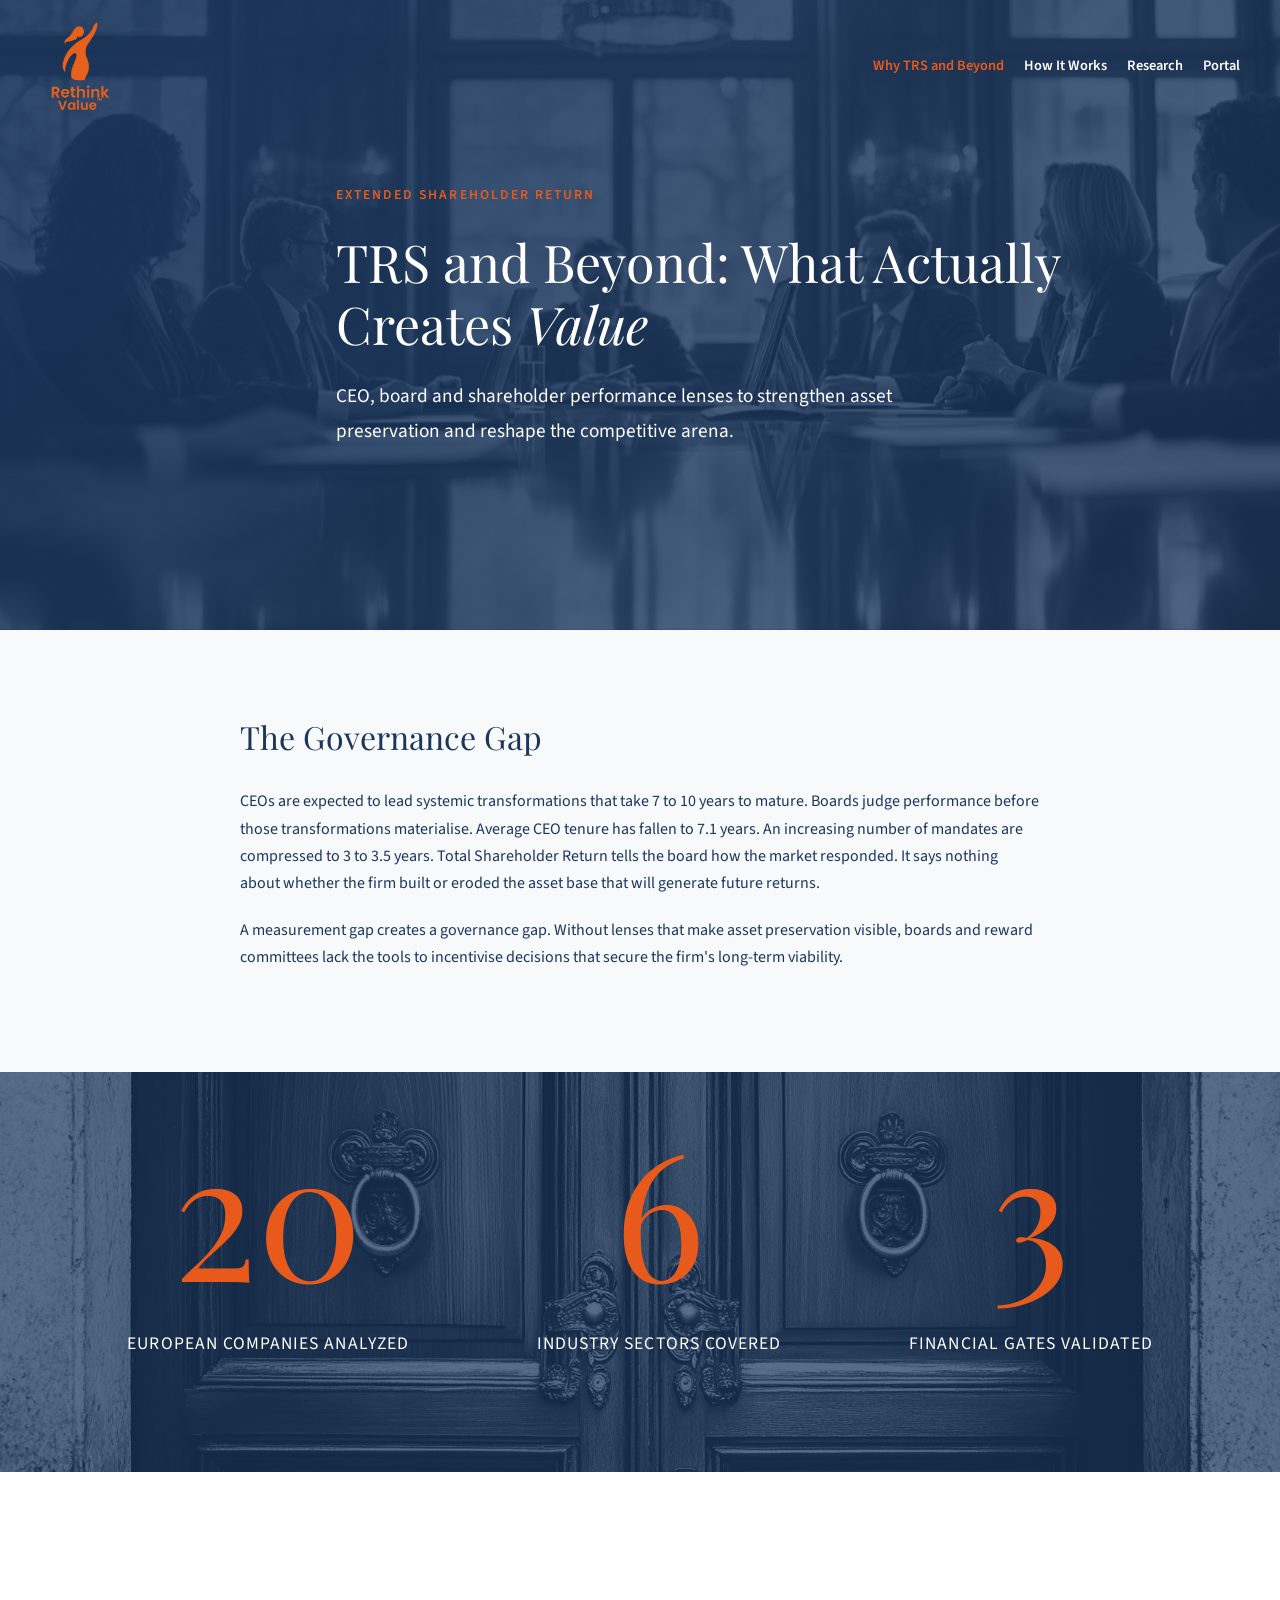
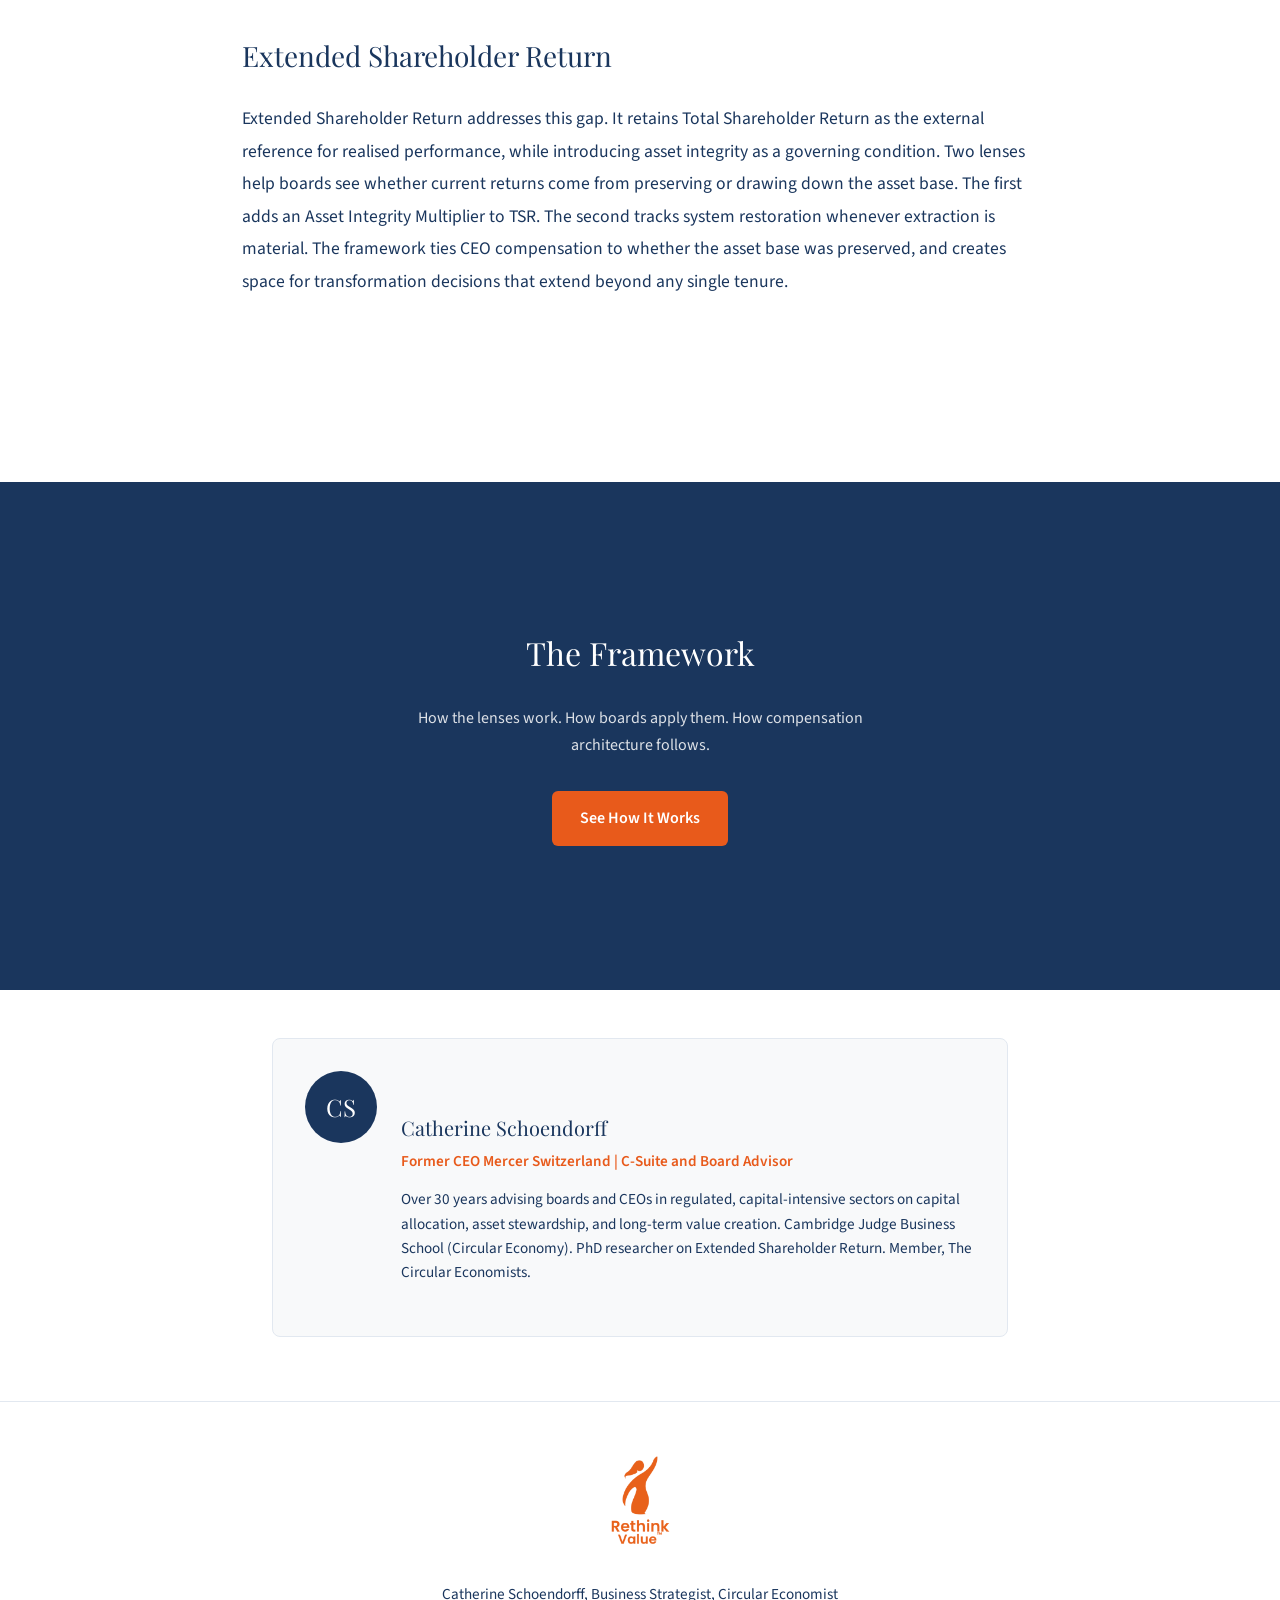
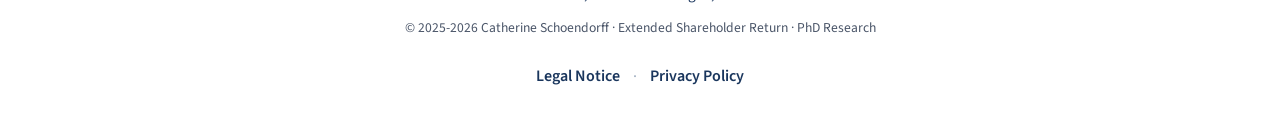
==== index.html @ c71177dd "Add files via upload" ====
<!DOCTYPE html>
<html lang="en">
<head>
    <meta charset="UTF-8">
    <meta name="viewport" content="width=device-width, initial-scale=1.0">
    <title>Rethink Value™ | Extended Shareholder Return for CEOs and Boards</title>
    <meta name="description" content="Extended Shareholder Return metrics that tie CEO compensation to long-term asset preservation. Built for boards measuring real competitive advantage.">
    <meta name="author" content="Catherine Schoendorff">
    
    <!-- SEO: Open Graph for LinkedIn/social sharing -->
    <meta property="og:title" content="Rethink Value™ | Extended Shareholder Return for CEOs and Boards">
    <meta property="og:description" content="Extended Shareholder Return metrics that tie CEO compensation to long-term asset preservation.">
    <meta property="og:type" content="website">
    <meta property="og:url" content="https://catherineschoendorff.github.io/tr2s-formulas-website/">
    <meta property="og:image" content="https://catherineschoendorff.github.io/tr2s-formulas-website/images/u7742118559_Corporate_board_meeting_in_a_classic_Zurich_board_72cc7290-ce93-4769-8830-04294963a5be_2.png">
    
    <!-- SEO: Twitter Card -->
    <meta name="twitter:card" content="summary_large_image">
    <meta name="twitter:title" content="Rethink Value™ | Extended Shareholder Return for CEOs and Boards">
    <meta name="twitter:description" content="Extended Shareholder Return metrics that tie CEO compensation to long-term asset preservation.">
    
    <!-- SEO: Canonical URL -->
    <link rel="canonical" href="https://catherineschoendorff.github.io/tr2s-formulas-website/">
    
    <!-- SEO: Schema.org JSON-LD for E-E-A-T -->
    <script type="application/ld+json">
    {
        "@context": "https://schema.org",
        "@type": "WebSite",
        "name": "Rethink Value™",
        "description": "Extended Shareholder Return framework for CEOs and boards measuring long-term asset preservation and competitive advantage.",
        "url": "https://catherineschoendorff.github.io/tr2s-formulas-website/",
        "author": {
            "@type": "Person",
            "name": "Catherine Schoendorff",
            "jobTitle": "C-Suite and Board Advisor, Capital Stewardship",
            "description": "Former CEO of Mercer Switzerland. Over 30 years advising boards and CEOs in regulated, capital-intensive sectors on capital allocation, asset stewardship, and long-term value creation. PhD researcher on Extended Shareholder Return.",
            "sameAs": "https://www.linkedin.com/in/ceo-strategic-advisor",
            "alumniOf": [
                {
                    "@type": "EducationalOrganization",
                    "name": "Cambridge Judge Business School",
                    "department": "Circular Economy and Sustainability Strategies"
                },
                {
                    "@type": "EducationalOrganization",
                    "name": "POBS Fernstudium",
                    "department": "Doctoral Research Program, Business Administration"
                }
            ],
            "memberOf": {
                "@type": "Organization",
                "name": "The Circular Economists"
            },
            "knowsAbout": ["Capital Stewardship", "Board-Level Strategy", "Strategic Governance", "Asset Stewardship", "Regulated Environments", "CEO Compensation", "Circular Economy"]
        }
    }
    </script>
    
    <!-- Fonts -->
    <link rel="preconnect" href="https://fonts.googleapis.com">
    <link rel="preconnect" href="https://fonts.gstatic.com" crossorigin>
    <link href="https://fonts.googleapis.com/css2?family=Playfair+Display:ital,wght@0,400;0,500;1,400;1,500&family=Source+Sans+3:wght@400;600&display=swap" rel="stylesheet">
    
    <style>
        :root {
            --navy: #1a365d;
            --orange: #E85A1B;
            --white: #ffffff;
            --bg-light: #f8f9fa;
            --border: #e2e8f0;
            --text: #1a365d;
            --text-light: #4a5568;
        }

        * {
            margin: 0;
            padding: 0;
            box-sizing: border-box;
        }

        html {
            scroll-behavior: smooth;
        }

        body {
            font-family: 'Source Sans 3', sans-serif;
            color: var(--text);
            line-height: 1.7;
            background: var(--white);
        }

        /* Navigation */
        nav {
            position: fixed;
            top: 0;
            left: 0;
            right: 0;
            z-index: 100;
            padding: 1rem 2rem;
            background: transparent;
            transition: background 0.3s ease, box-shadow 0.3s ease;
        }

        nav.scrolled {
            background: var(--white);
            box-shadow: 0 2px 10px rgba(0,0,0,0.1);
        }

        .nav-inner {
            max-width: 1200px;
            margin: 0 auto;
            display: flex;
            justify-content: space-between;
            align-items: center;
        }

        .logo {
            display: flex;
            align-items: center;
            gap: 0.75rem;
            text-decoration: none;
        }

        .logo-icon {
            width: 80px;
            height: auto;
        }

        .nav-links {
            display: flex;
            list-style: none;
            gap: 1.25rem;
        }

        .nav-links a {
            text-decoration: none;
            color: var(--white);
            font-weight: 600;
            font-size: 0.9rem;
            transition: color 0.3s ease;
            white-space: nowrap;
        }

        nav.scrolled .nav-links a {
            color: var(--navy);
        }

        .nav-links a:hover,
        .nav-links a.active {
            color: var(--orange);
        }

        /* Hamburger Menu */
        .nav-toggle {
            display: none;
            flex-direction: column;
            justify-content: center;
            gap: 5px;
            width: 30px;
            height: 30px;
            background: none;
            border: none;
            cursor: pointer;
            padding: 0;
        }

        .nav-toggle span {
            display: block;
            width: 100%;
            height: 2px;
            background: var(--white);
            transition: all 0.3s ease;
        }

        nav.scrolled .nav-toggle span {
            background: var(--navy);
        }

        /* Hero */
        .hero {
            position: relative;
            min-height: 70vh;
            display: flex;
            align-items: center;
            justify-content: center;
            overflow: hidden;
            padding: 100px 0 60px;
        }

        .hero-bg {
            position: absolute;
            top: 0;
            left: 0;
            width: 100%;
            height: 100%;
            z-index: 0;
            background: #2d3748;
            overflow: hidden;
        }

        @-webkit-keyframes slowZoom {
            0%   { -webkit-transform: scale(1.0); transform: scale(1.0); }
            100% { -webkit-transform: scale(1.3); transform: scale(1.3); }
        }

        @keyframes slowZoom {
            0%   { transform: scale(1.0); }
            100% { transform: scale(1.3); }
        }

        .hero-bg img {
            width: 100%;
            height: 100%;
            object-fit: cover;
            object-position: center center;
            filter: grayscale(100%);
            -webkit-filter: grayscale(100%);
            transform-origin: center center;
            -webkit-animation: slowZoom 20s ease-in-out infinite alternate;
            animation: slowZoom 20s ease-in-out infinite alternate;
            will-change: transform;
        }

        .hero-overlay {
            position: absolute;
            top: 0;
            left: 0;
            width: 100%;
            height: 100%;
            background: linear-gradient(135deg, rgba(26,54,93,0.92) 0%, rgba(26,54,93,0.75) 100%);
            z-index: 1;
        }

        .hero-content {
            position: relative;
            z-index: 2;
            max-width: 800px;
            margin: 0;
            margin-left: 10%;
            padding: 2rem;
            text-align: left;
            color: var(--white);
        }

        @-webkit-keyframes fadeInUp {
            0% { 
                opacity: 0; 
                -webkit-transform: translateY(30px);
                transform: translateY(30px); 
            }
            100% { 
                opacity: 1; 
                -webkit-transform: translateY(0);
                transform: translateY(0); 
            }
        }

        @keyframes fadeInUp {
            0% { 
                opacity: 0; 
                transform: translateY(30px); 
            }
            100% { 
                opacity: 1; 
                transform: translateY(0); 
            }
        }

        .hero-label {
            display: inline-block;
            font-size: 0.85rem;
            font-weight: 600;
            letter-spacing: 0.15em;
            text-transform: uppercase;
            color: var(--orange);
            margin-bottom: 1.5rem;
            opacity: 0;
            -webkit-animation: fadeInUp 1s ease forwards;
            animation: fadeInUp 1s ease forwards;
            animation-delay: 0.3s;
        }

        .hero h1 {
            font-family: 'Playfair Display', serif;
            font-size: 3.25rem;
            font-weight: 400;
            line-height: 1.2;
            margin-bottom: 1.5rem;
            opacity: 0;
            -webkit-animation: fadeInUp 1s ease forwards;
            animation: fadeInUp 1s ease forwards;
            animation-delay: 0.6s;
        }

        .hero h1 em {
            font-style: italic;
        }

        .hero-intro {
            font-size: 1.2rem;
            line-height: 1.8;
            color: #ffffff;
            max-width: 600px;
            margin: 0 0 2.5rem 0;
            opacity: 0;
            -webkit-animation: fadeInUp 1s ease forwards;
            animation: fadeInUp 1s ease forwards;
            animation-delay: 0.9s;
        }

        .hero-cta {
            display: flex;
            gap: 1rem;
            justify-content: center;
            flex-wrap: wrap;
        }

        .btn {
            display: inline-flex;
            align-items: center;
            gap: 0.5rem;
            padding: 0.875rem 1.75rem;
            font-family: 'Source Sans 3', sans-serif;
            font-size: 1rem;
            font-weight: 600;
            text-decoration: none;
            border-radius: 6px;
            transition: all 0.2s ease;
        }

        .btn-primary {
            background: var(--orange);
            color: var(--white);
        }

        .btn-primary:hover {
            background: #d14f15;
            transform: translateY(-2px);
        }

        .btn-secondary {
            background: transparent;
            color: var(--white);
            border: 2px solid var(--white);
        }

        .btn-secondary:hover {
            background: var(--white);
            color: var(--navy);
        }

        /* Sections */
        section {
            padding: 5rem 2rem;
        }

        .section-inner {
            max-width: 800px;
            margin: 0 auto;
        }

        .section-alt {
            background: var(--bg-light);
        }

        h2 {
            font-family: 'Playfair Display', serif;
            font-size: 2rem;
            font-weight: 400;
            color: var(--navy);
            margin-bottom: 1.5rem;
        }

        h3 {
            font-family: 'Playfair Display', serif;
            font-size: 1.5rem;
            font-weight: 400;
            color: var(--navy);
            margin: 2.5rem 0 1rem;
        }

        p {
            margin-bottom: 1.25rem;
            color: var(--text);
        }

        p strong {
            color: var(--navy);
        }

        /* Framework Cards */
        .framework-grid {
            display: grid;
            grid-template-columns: repeat(3, 1fr);
            gap: 1.5rem;
            margin: 3rem 0;
        }

        .framework-card {
            background: var(--navy);
            color: var(--white);
            padding: 2rem;
            border-radius: 8px;
            text-align: center;
        }

        .framework-card .label {
            font-size: 0.75rem;
            text-transform: uppercase;
            letter-spacing: 0.1em;
            opacity: 0.7;
            margin-bottom: 0.5rem;
        }

        .framework-card h3 {
            font-family: 'Playfair Display', serif;
            font-size: 2.5rem;
            color: var(--white);
            margin: 0.5rem 0;
        }

        .framework-card .highlight {
            color: var(--orange);
            font-weight: 600;
            font-size: 0.95rem;
            margin-bottom: 1rem;
        }

        .framework-card p {
            color: rgba(255,255,255,0.85);
            font-size: 0.95rem;
            margin-bottom: 0;
        }

        /* Highlight Box */
        .highlight-box {
            background: linear-gradient(135deg, rgba(26,54,93,0.08) 0%, rgba(232,90,27,0.08) 100%);
            border-left: 4px solid var(--orange);
            border-radius: 0 8px 8px 0;
            padding: 1.5rem 2rem;
            margin: 2rem 0;
        }

        .highlight-box p {
            margin-bottom: 0;
            font-weight: 600;
            font-size: 1.1rem;
            color: var(--navy);
            font-family: 'Playfair Display', serif;
            font-style: italic;
        }

        /* Figures */
        .figure {
            margin: 3rem 0;
            text-align: center;
        }

        .figure img {
            max-width: 100%;
            height: auto;
            border-radius: 8px;
            box-shadow: 0 4px 20px rgba(0,0,0,0.1);
        }

        .figure-caption {
            margin-top: 1rem;
            font-size: 0.9rem;
            color: var(--text-light);
            font-style: italic;
        }

        /* Image Break */
        .image-break {
            width: 100%;
            height: 400px;
            overflow: hidden;
        }

        .image-break img {
            width: 100%;
            height: 100%;
            object-fit: cover;
            filter: grayscale(100%);
        }

        .image-break-overlay {
            position: relative;
        }

        .image-break-navy-overlay {
            position: absolute;
            top: 0;
            left: 0;
            width: 100%;
            height: 100%;
            background: rgba(26, 54, 93, 0.72);
            pointer-events: none;
        }

        /* Stats on Doors Overlay */
        .doors-stats {
            position: absolute;
            top: 0;
            left: 0;
            right: 0;
            bottom: 18%;
            display: flex;
            align-items: center;
            justify-content: center;
            gap: 8rem;
            z-index: 3;
        }
        .doors-stat {
            text-align: center;
        }
        .doors-stat-number {
            font-family: 'Playfair Display', serif;
            font-size: clamp(5rem, 15vw, 11rem);
            color: #E85A1B;
            line-height: 1.1;
            display: block;
        }
        .doors-stat-label {
            font-family: 'Source Sans 3', sans-serif;
            font-size: clamp(0.85rem, 1.4vw, 1.1rem);
            color: #ffffff;
            margin-top: 1.4rem;
            letter-spacing: 0.06em;
            text-transform: uppercase;
            display: block;
        }

        /* Stats */
        .stats-grid {
            display: grid;
            grid-template-columns: repeat(3, 1fr);
            gap: 2rem;
            text-align: center;
            padding: 3rem 0;
        }

        .stat-number {
            font-family: 'Playfair Display', serif;
            font-size: 3.5rem;
            color: var(--orange);
            line-height: 1;
            margin-bottom: 0.5rem;
        }

        .stat-label {
            font-size: 0.95rem;
            color: var(--text-light);
        }

        /* CTA Section */
        .cta-section {
            background: var(--navy);
            color: var(--white);
            text-align: center;
        }

        .cta-section h2 {
            color: var(--white);
        }

        .cta-section p {
            color: rgba(255,255,255,0.85);
            max-width: 500px;
            margin: 0 auto 2rem;
        }

        /* Footer */
        footer {
            background: var(--white);
            border-top: 1px solid var(--border);
            padding: 3rem 2rem;
            text-align: center;
        }

        .footer-legal {
            margin-bottom: 1.5rem;
            font-size: 1rem;
            color: var(--navy);
        }

        .footer-legal a {
            color: var(--navy);
            text-decoration: none;
            font-weight: 600;
            transition: color 0.2s;
        }

        .footer-legal a:hover {
            color: var(--orange);
        }

        .footer-legal span {
            margin: 0 0.6rem;
            color: #a0aec0;
        }

        .footer-logo {
            display: flex;
            flex-direction: column;
            align-items: center;
            gap: 0.25rem;
            margin-bottom: 1.5rem;
        }

        .footer-logo img {
            width: 80px;
            height: auto;
            margin-bottom: 0.5rem;
        }

        .footer-author {
            font-size: 0.95rem;
            color: var(--text);
            margin-bottom: 0.5rem;
        }

        .footer-meta {
            font-size: 0.85rem;
            color: var(--text-light);
        }


        /* Mobile */
        @media (max-width: 900px) {
            nav {
                padding: 1rem 1.5rem;
            }

            .logo-icon {
                width: 60px;
            }

            .logo {
                z-index: 1001;
            }

            .nav-toggle {
                display: flex;
                z-index: 1001;
            }

            .nav-links {
                position: fixed;
                top: 0;
                right: -100%;
                width: 280px;
                height: 100vh;
                flex-direction: column;
                background: var(--navy);
                padding: 5rem 2rem 2rem;
                gap: 0;
                transition: right 0.3s ease;
                box-shadow: -5px 0 20px rgba(0,0,0,0.2);
            }

            .nav-links.open {
                right: 0;
            }

            .nav-links li {
                border-bottom: 1px solid rgba(255,255,255,0.1);
            }

            .nav-links a {
                display: block;
                padding: 1rem 0;
                color: var(--white) !important;
                font-size: 1.1rem;
            }

            .nav-links a:hover,
            .nav-links a.active {
                color: var(--orange) !important;
            }

            /* Hamburger animation when open */
            .nav-toggle.open span:nth-child(1) {
                transform: rotate(45deg) translate(5px, 5px);
            }

            .nav-toggle.open span:nth-child(2) {
                opacity: 0;
            }

            .nav-toggle.open span:nth-child(3) {
                transform: rotate(-45deg) translate(5px, -5px);
            }

            .hero h1 {
                font-size: 2.25rem;
            }

            .hero-intro {
                font-size: 1.1rem;
            }

            .framework-grid,
            .stats-grid {
                grid-template-columns: 1fr;
            }

            h2 {
                font-size: 1.75rem;
            }

            section {
                padding: 3rem 1.5rem;
            }

            /* Stats on Doors - Mobile */
            .doors-stats {
                flex-direction: column;
                gap: 2rem;
                bottom: 10%;
            }

            .doors-stat-number {
                font-size: 3.5rem;
            }

            .doors-stat-label {
                font-size: 0.75rem;
            }
        }

        /* Author Section (E-E-A-T) */
        .author-section {
            max-width: 800px;
            margin: 0 auto;
            padding: 3rem 2rem 4rem;
        }

        .author-card {
            background: #f8f9fa;
            border: 1px solid var(--border);
            border-radius: 8px;
            padding: 2rem;
            display: flex;
            gap: 1.5rem;
            align-items: flex-start;
        }

        .author-avatar {
            width: 72px;
            height: 72px;
            border-radius: 50%;
            background: var(--navy);
            display: flex;
            align-items: center;
            justify-content: center;
            flex-shrink: 0;
        }

        .author-avatar span {
            font-family: 'Playfair Display', serif;
            font-size: 1.5rem;
            color: var(--white);
        }

        .author-info h3 {
            font-family: 'Playfair Display', serif;
            font-size: 1.25rem;
            font-weight: 400;
            color: var(--navy);
            margin-bottom: 0.25rem;
        }

        .author-title {
            font-size: 0.95rem;
            color: var(--orange);
            font-weight: 600;
            margin-bottom: 0.75rem;
        }

        .author-bio {
            font-size: 0.95rem;
            line-height: 1.6;
            color: var(--navy);
        }

        @media (max-width: 600px) {
            .author-card {
                flex-direction: column;
                text-align: center;
                align-items: center;
            }
        }
    </style>
</head>
<body>
    <!-- Navigation -->
    <nav id="nav">
        <div class="nav-inner">
            <a href="index.html" class="logo">
                <img src="images/Rethink%20Value%20Logo%20Final.png" alt="Rethink Value" class="logo-icon">
            </a>
            <button class="nav-toggle" id="navToggle" aria-label="Toggle menu">
                <span></span>
                <span></span>
                <span></span>
            </button>
            <ul class="nav-links" id="navLinks">
                <li><a href="index.html" class="active">Why TRS and Beyond</a></li>
                <li><a href="formulas.html">How It Works</a></li>
                <li><a href="research.html">Research</a></li>
                <li><a href="portal.html">Portal</a></li>
            </ul>
        </div>
    </nav>

    <!-- Hero -->
    <section class="hero">
        <div class="hero-bg">
            <img src="images/u7742118559_Corporate_board_meeting_in_a_classic_Zurich_board_72cc7290-ce93-4769-8830-04294963a5be_2.png" alt="Executive boardroom">
        </div>
        <div class="hero-overlay"></div>
        <div class="hero-content">
            <span class="hero-label">EXTENDED SHAREHOLDER RETURN</span>
            <h1>TRS and Beyond: What Actually Creates <em>Value</em></h1>
            <p class="hero-intro">CEO, board and shareholder performance lenses to strengthen asset preservation and reshape the competitive arena.</p>
        </div>
    </section>

    <!-- The Problem - One focused statement -->
    <section id="introduction" class="section-alt">
        <div class="section-inner editorial-intro">

            <h2 class="editorial-heading">The Governance Gap</h2>
            <p>CEOs are expected to lead systemic transformations that take 7 to 10 years to mature. Boards judge performance before those transformations materialise. Average CEO tenure has fallen to 7.1 years. An increasing number of mandates are compressed to 3 to 3.5 years. Total Shareholder Return tells the board how the market responded. It says nothing about whether the firm built or eroded the asset base that will generate future returns.</p>
            <p>A measurement gap creates a governance gap. Without lenses that make asset preservation visible, boards and reward committees lack the tools to incentivise decisions that secure the firm's long-term viability.</p>

        </div>
    </section>


    <!-- Doors Image Break -->
    <div class="image-break image-break-overlay">
        <img src="images/u7742118559_Detail_of_grand_wooden_double_doors_with_brass_ha_5fed3058-12bf-4ce0-a2aa-5bdc9b8b6dda_2.png" alt="Grand entrance doors">
        <div class="image-break-navy-overlay"></div>
        <div class="doors-stats">
            <div class="doors-stat">
                <div class="doors-stat-number">20</div>
                <div class="doors-stat-label">European companies analyzed</div>
            </div>
            <div class="doors-stat">
                <div class="doors-stat-number">6</div>
                <div class="doors-stat-label">Industry sectors covered</div>
            </div>
            <div class="doors-stat">
                <div class="doors-stat-number">3</div>
                <div class="doors-stat-label">Financial gates validated</div>
            </div>
        </div>
    </div>


    <!-- The Direction -->
    <section class="esr-bridge-section">
        <div class="section-inner" style="max-width: 860px; padding: 5rem 2rem;">
            <h2 class="editorial-heading" style="font-size: 1.75rem; margin-bottom: 1.5rem;">Extended Shareholder Return</h2>
            <p style="font-size: 1.1rem; line-height: 1.85; color: #1a365d; margin-bottom: 1.5rem;">Extended Shareholder Return addresses this gap. It retains Total Shareholder Return as the external reference for realised performance, while introducing asset integrity as a governing condition. Two lenses help boards see whether current returns come from preserving or drawing down the asset base. The first adds an Asset Integrity Multiplier to TSR. The second tracks system restoration whenever extraction is material. The framework ties CEO compensation to whether the asset base was preserved, and creates space for transformation decisions that extend beyond any single tenure.</p>
        </div>
    </section>

    <!-- CTA -->
    <section class="cta-section">
        <div class="section-inner" style="padding: 4rem 0;">
            <h2>The Framework</h2>
            <p>How the lenses work. How boards apply them. How compensation architecture follows.</p>
            <a href="formulas.html" class="btn btn-primary">See How It Works</a>
        </div>
    </section>

    <!-- Author Section (E-E-A-T Signal) -->
    <section class="author-section">
        <div class="author-card">
            <div class="author-avatar">
                <span>CS</span>
            </div>
            <div class="author-info">
                <h3>Catherine Schoendorff</h3>
                <p class="author-title">Former CEO Mercer Switzerland | C-Suite and Board Advisor</p>
                <p class="author-bio">Over 30 years advising boards and CEOs in regulated, capital-intensive sectors on capital allocation, asset stewardship, and long-term value creation. Cambridge Judge Business School (Circular Economy). PhD researcher on Extended Shareholder Return. Member, The Circular Economists.</p>
            </div>
        </div>
    </section>

    <!-- Footer -->
    <footer>
        <div class="footer-logo">
            <img src="images/Rethink%20Value%20Logo%20Final.png" alt="Rethink Value Logo">
        </div>
        <p class="footer-author">Catherine Schoendorff, Business Strategist, Circular Economist</p>
        <p class="footer-meta">© 2025-2026 Catherine Schoendorff · Extended Shareholder Return · PhD Research</p>
        <div class="footer-legal" style="margin-top: 1.5rem; margin-bottom: 0;">
            <a href="impressum.html">Legal Notice</a>
            <span>·</span>
            <a href="datenschutz.html">Privacy Policy</a>
        </div>
    </footer>

    <script>
        // Navigation scroll effect
        const nav = document.getElementById('nav');
        window.addEventListener('scroll', () => {
            if (window.scrollY > 20) {
                nav.classList.add('scrolled');
            } else {
                nav.classList.remove('scrolled');
            }
        });

        // Mobile menu toggle
        const navToggle = document.getElementById('navToggle');
        const navLinks = document.getElementById('navLinks');

        navToggle.addEventListener('click', function() {
            navToggle.classList.toggle('open');
            navLinks.classList.toggle('open');
        });

        // Close menu when clicking a link
        navLinks.querySelectorAll('a').forEach(link => {
            link.addEventListener('click', () => {
                navToggle.classList.remove('open');
                navLinks.classList.remove('open');
            });
        });
    </script>
</body>
</html>
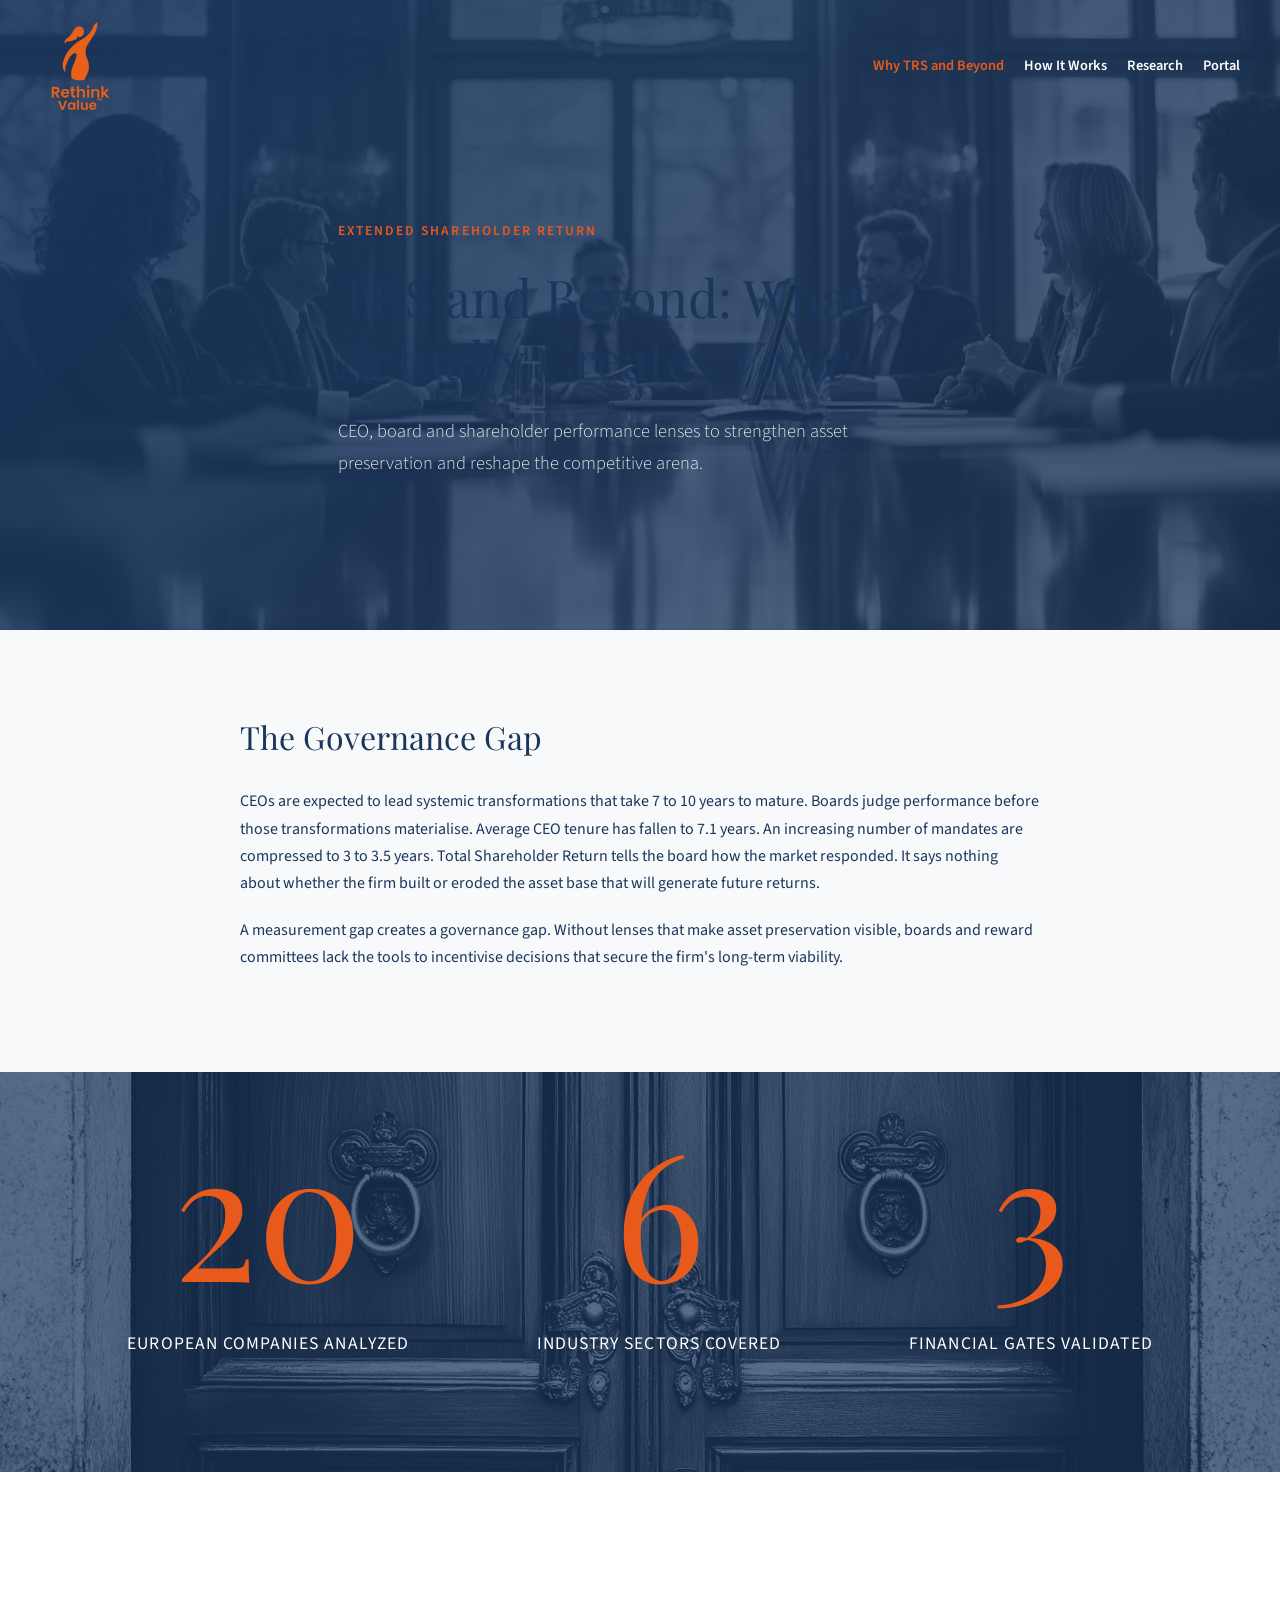
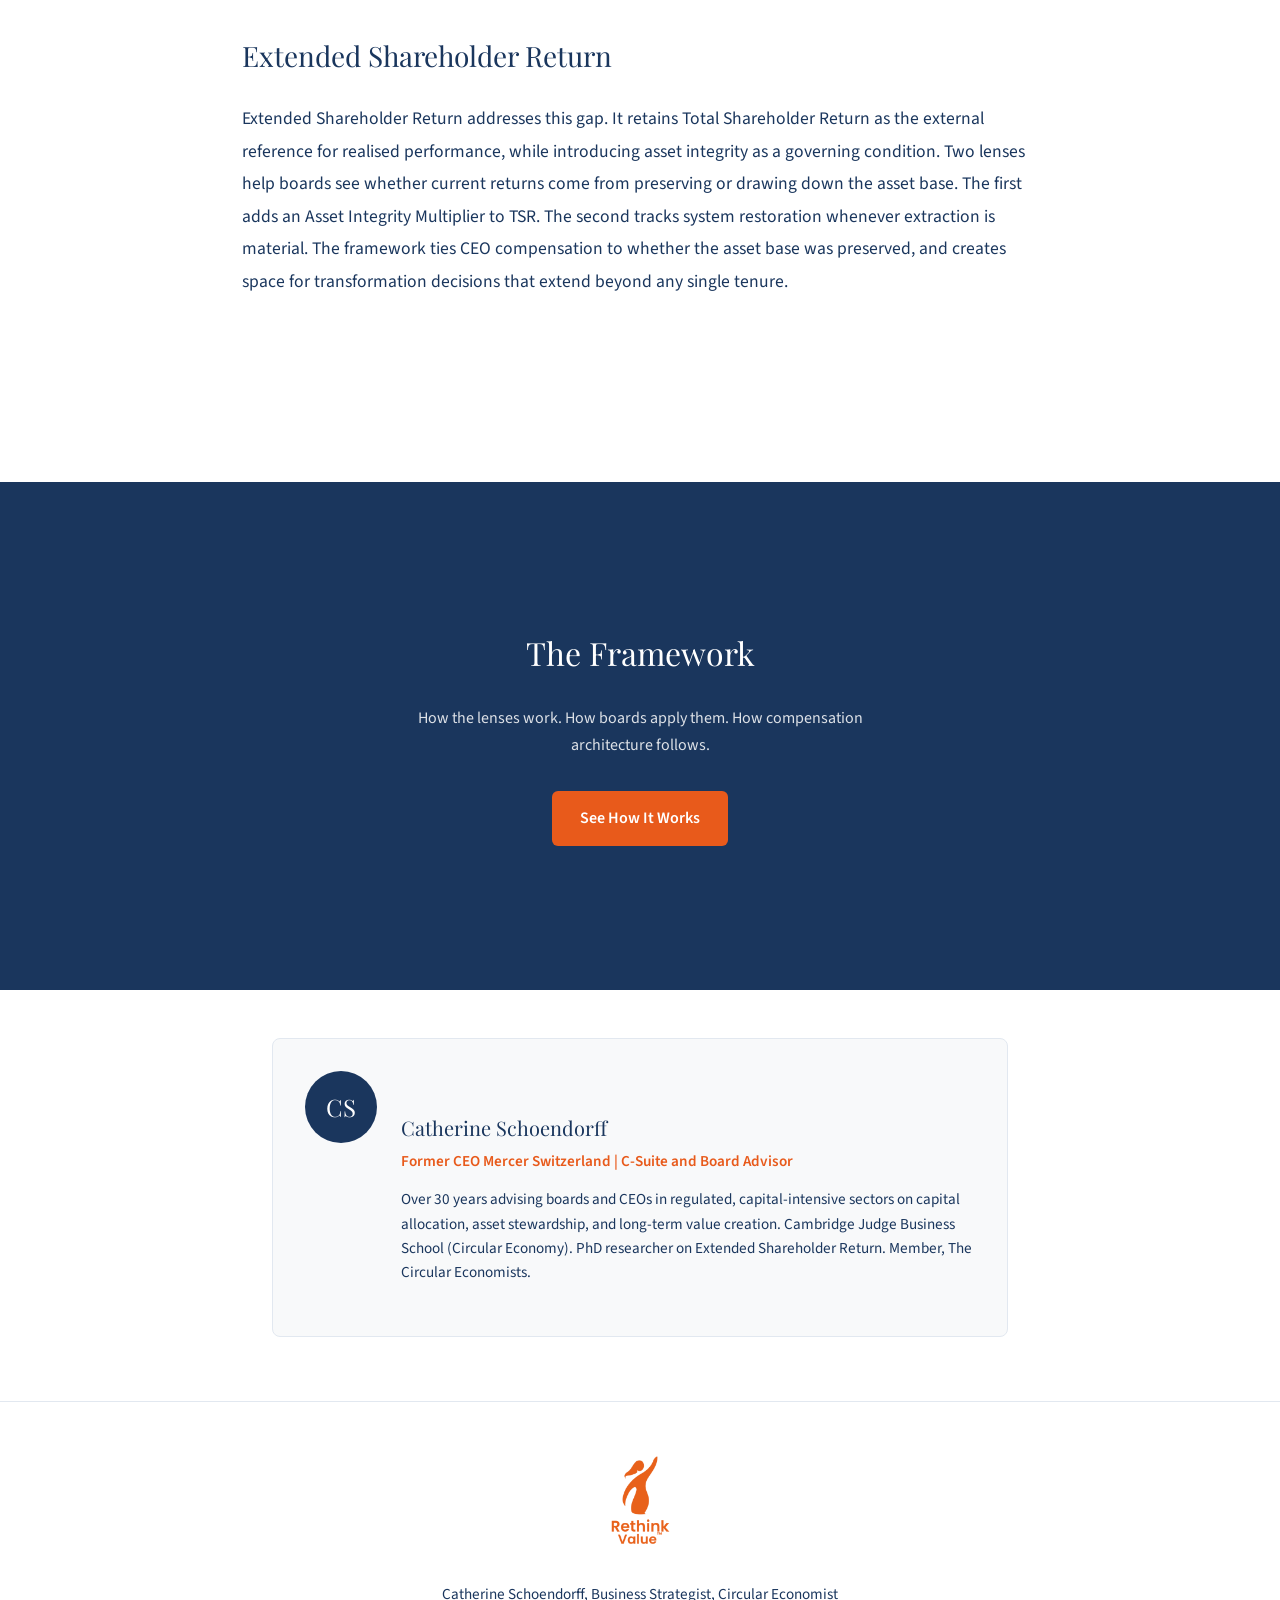
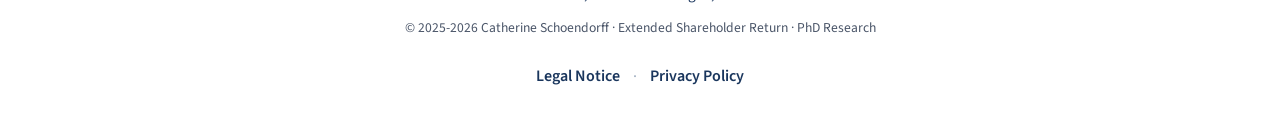
==== commit 6f6fc299: "Add files via upload" ====
--- a/index.html
+++ b/index.html
@@ -234,13 +234,13 @@
 
         .hero-content {
             position: relative;
-            z-index: 2;
-            max-width: 800px;
-            margin: 0;
-            margin-left: 10%;
-            padding: 2rem;
-            text-align: left;
-            color: var(--white);
+            z-index: 3;
+            height: 100%;
+            display: flex;
+            flex-direction: column;
+            justify-content: center;
+            max-width: 700px;
+            padding: 6rem 3rem 3rem;
         }
 
         @-webkit-keyframes fadeInUp {
@@ -298,15 +298,14 @@
         }
 
         .hero-intro {
-            font-size: 1.2rem;
-            line-height: 1.8;
-            color: #ffffff;
-            max-width: 600px;
-            margin: 0 0 2.5rem 0;
+            font-family: 'Source Sans 3', sans-serif;
+            font-size: 1.15rem;
+            font-weight: 300;
+            line-height: 1.75;
+            color: rgba(255, 255, 255, 0.85);
+            max-width: 550px;
             opacity: 0;
-            -webkit-animation: fadeInUp 1s ease forwards;
-            animation: fadeInUp 1s ease forwards;
-            animation-delay: 0.9s;
+            animation: fadeInUp 1s ease-out 1.1s forwards;
         }
 
         .hero-cta {
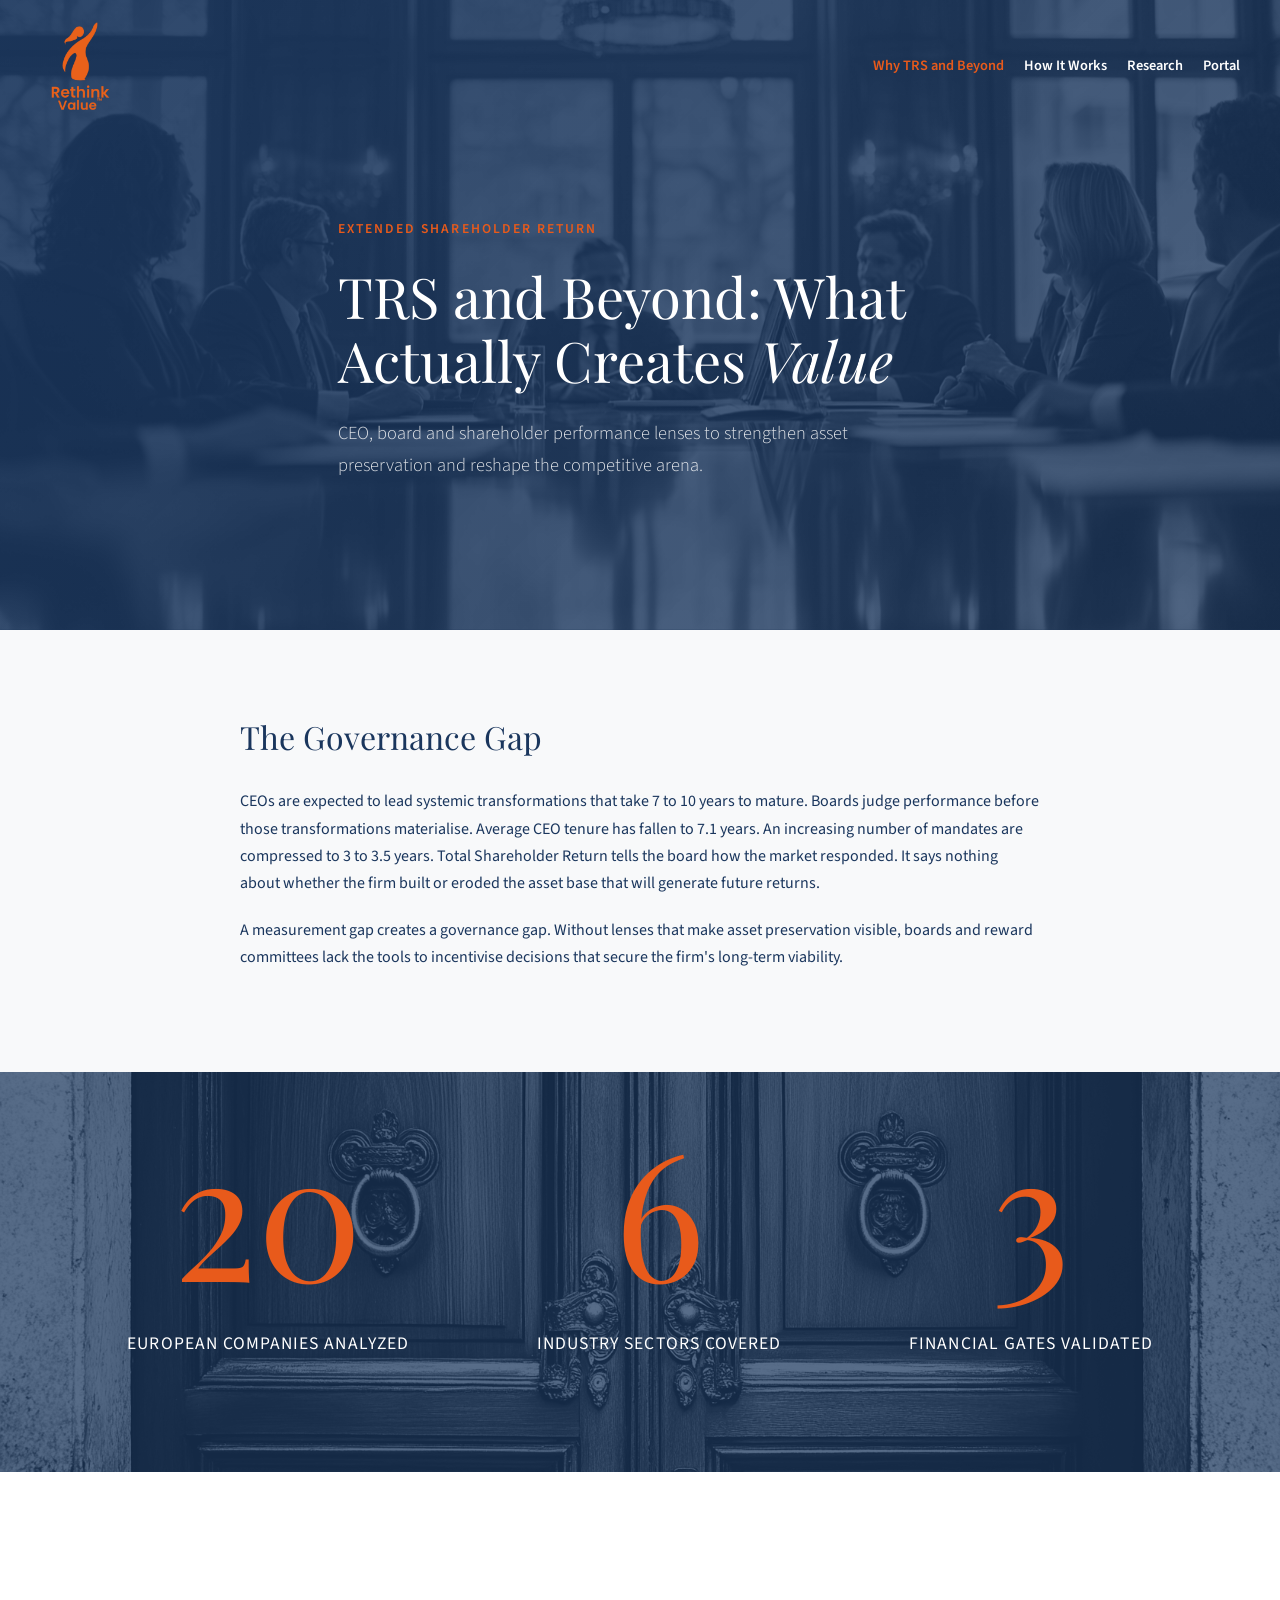
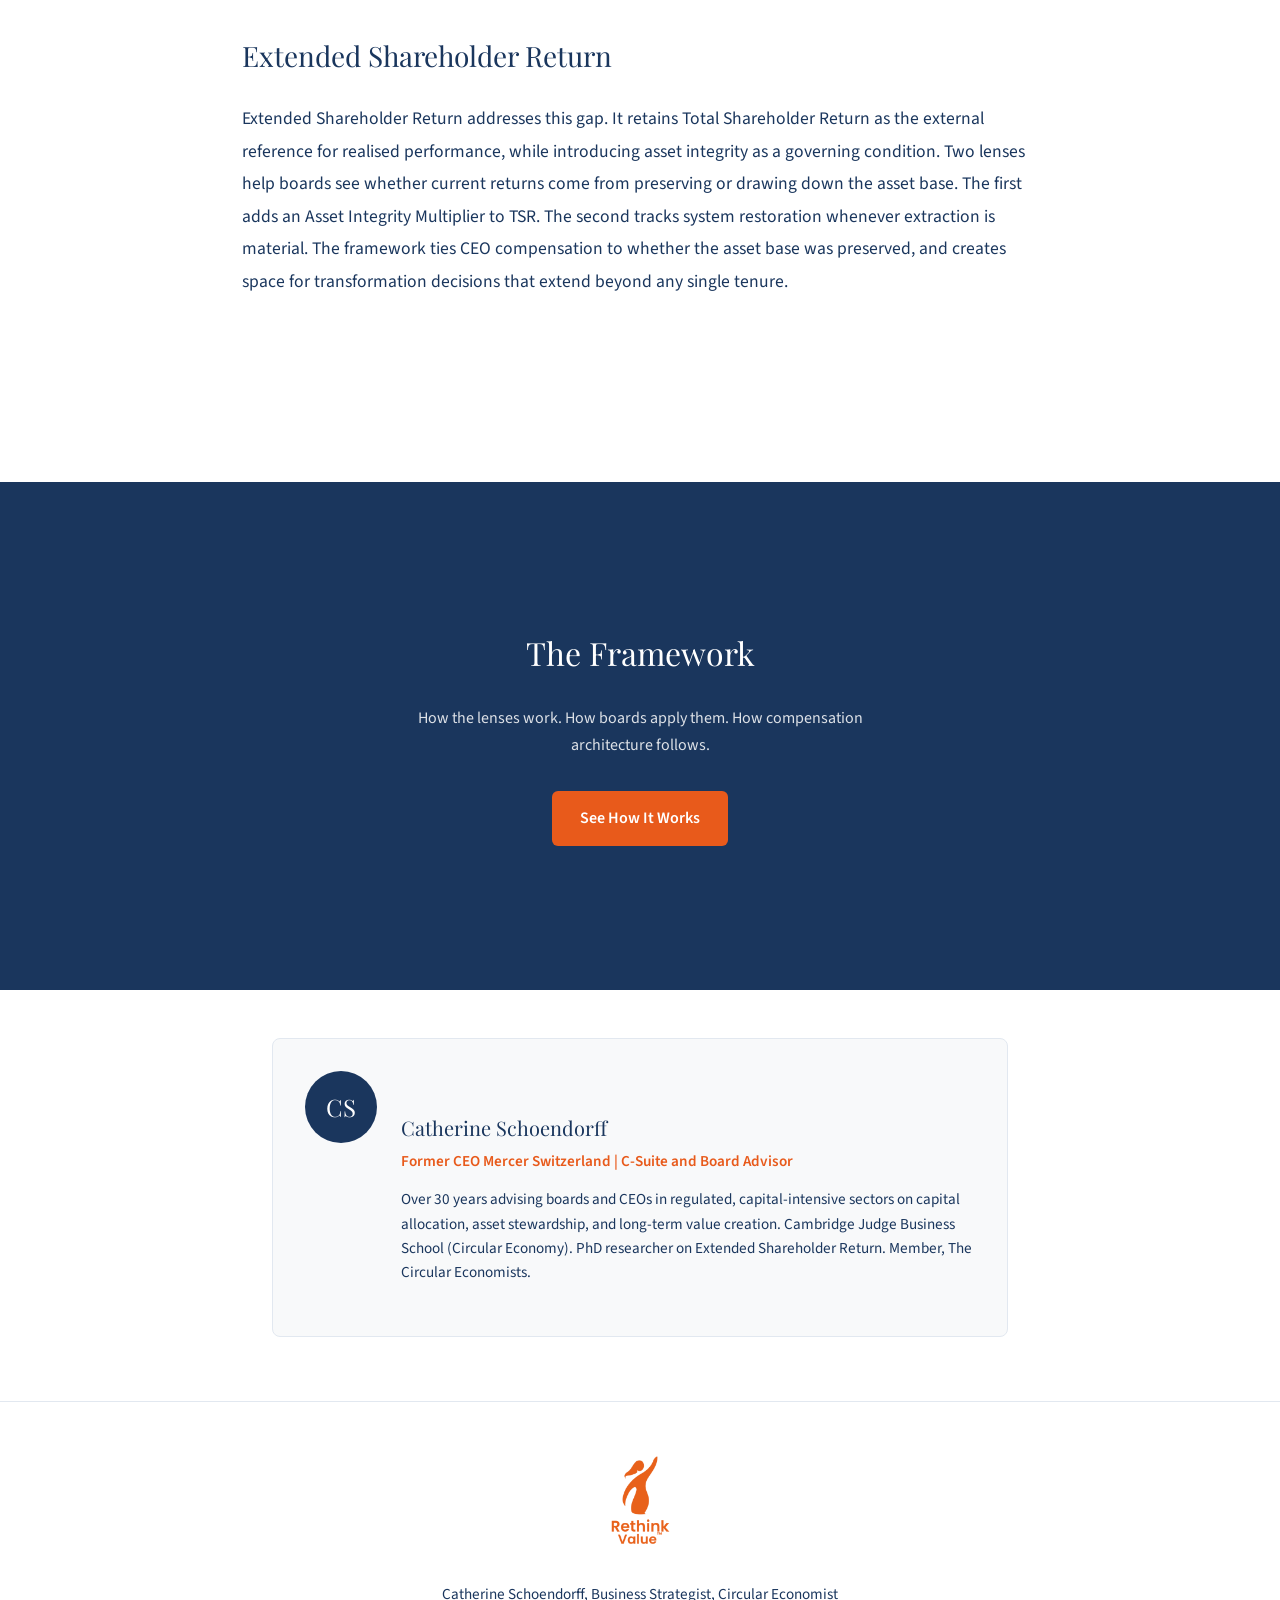
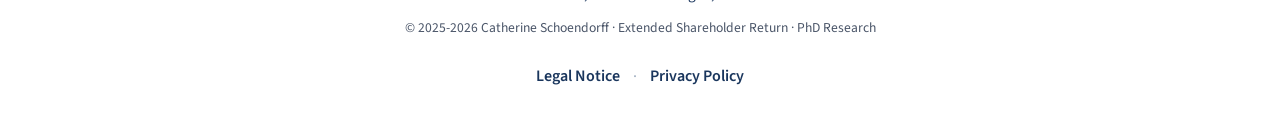
==== commit c030b847: "Add files via upload" ====
--- a/index.html
+++ b/index.html
@@ -283,14 +283,13 @@
 
         .hero h1 {
             font-family: 'Playfair Display', serif;
-            font-size: 3.25rem;
+            font-size: clamp(2.5rem, 5vw, 3.5rem);
             font-weight: 400;
-            line-height: 1.2;
+            line-height: 1.15;
+            color: #ffffff;
             margin-bottom: 1.5rem;
             opacity: 0;
-            -webkit-animation: fadeInUp 1s ease forwards;
-            animation: fadeInUp 1s ease forwards;
-            animation-delay: 0.6s;
+            animation: fadeInUp 1s ease-out 0.8s forwards;
         }
 
         .hero h1 em {
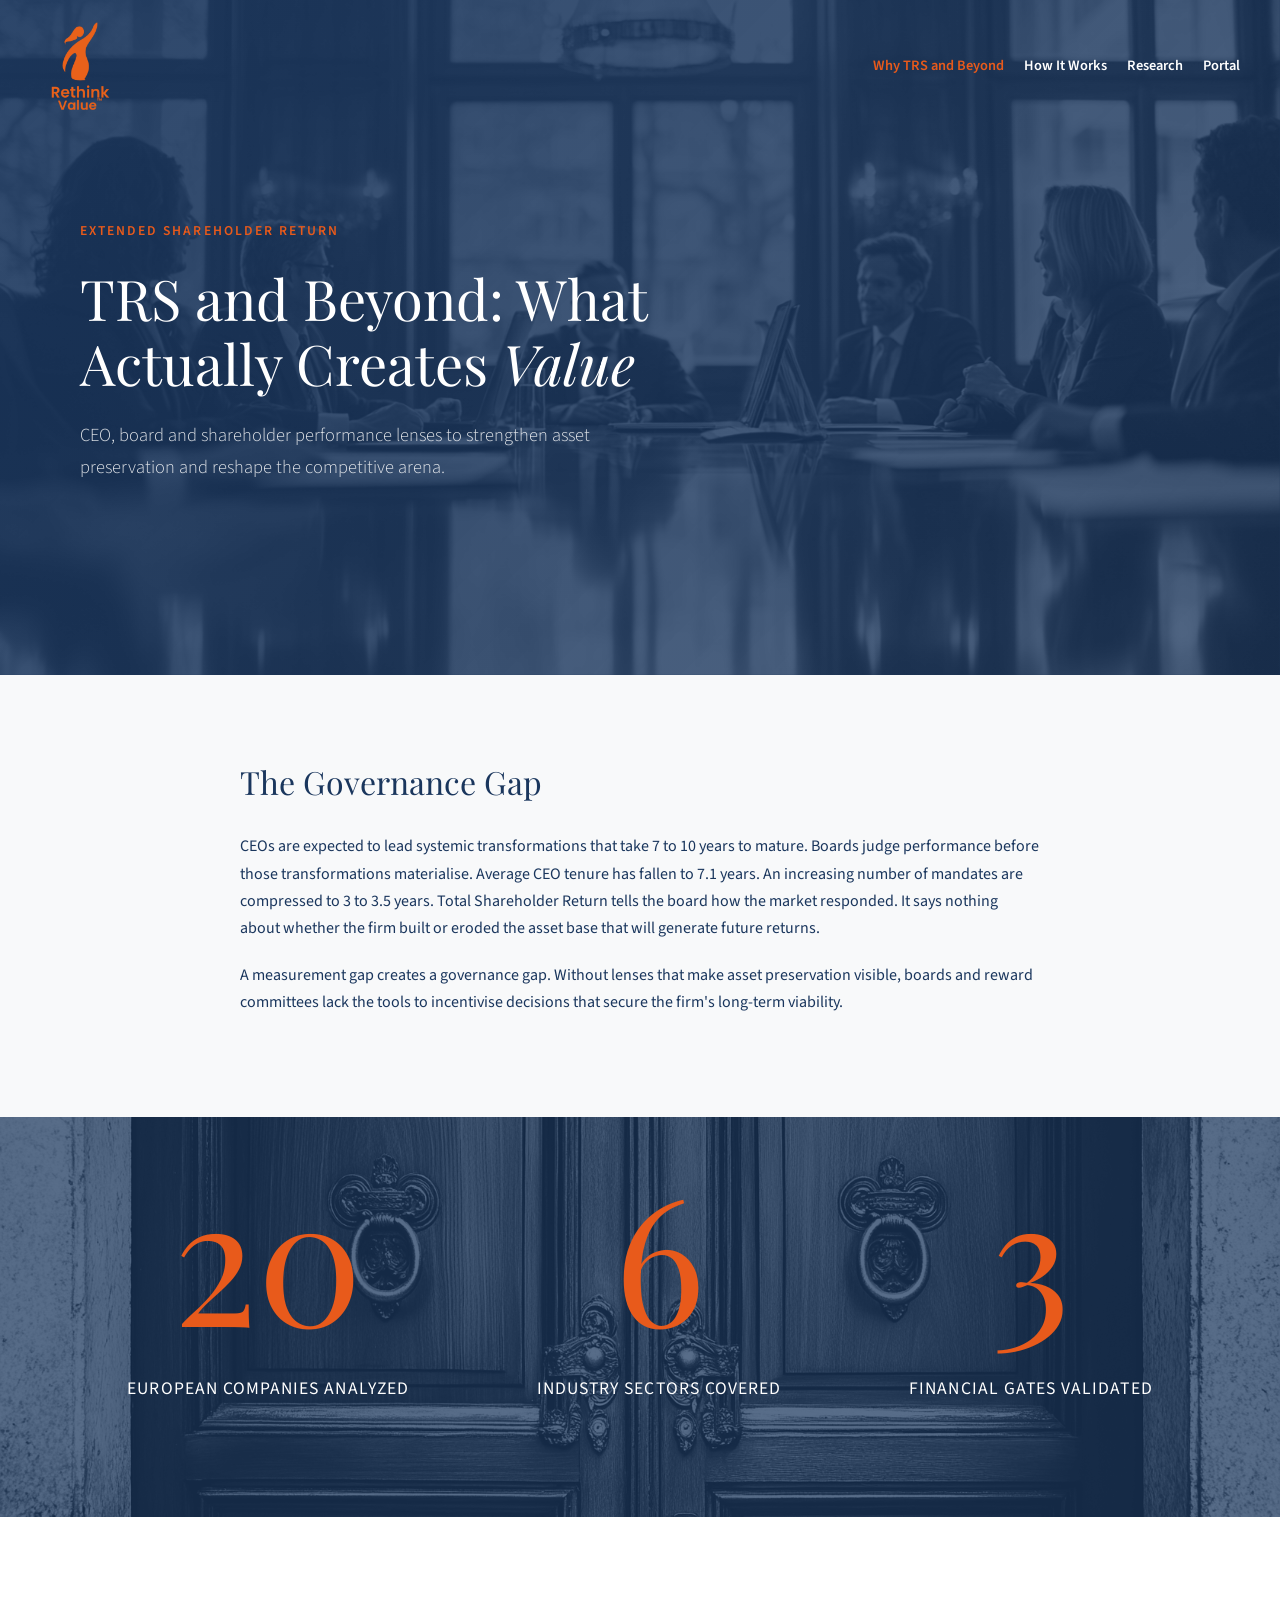
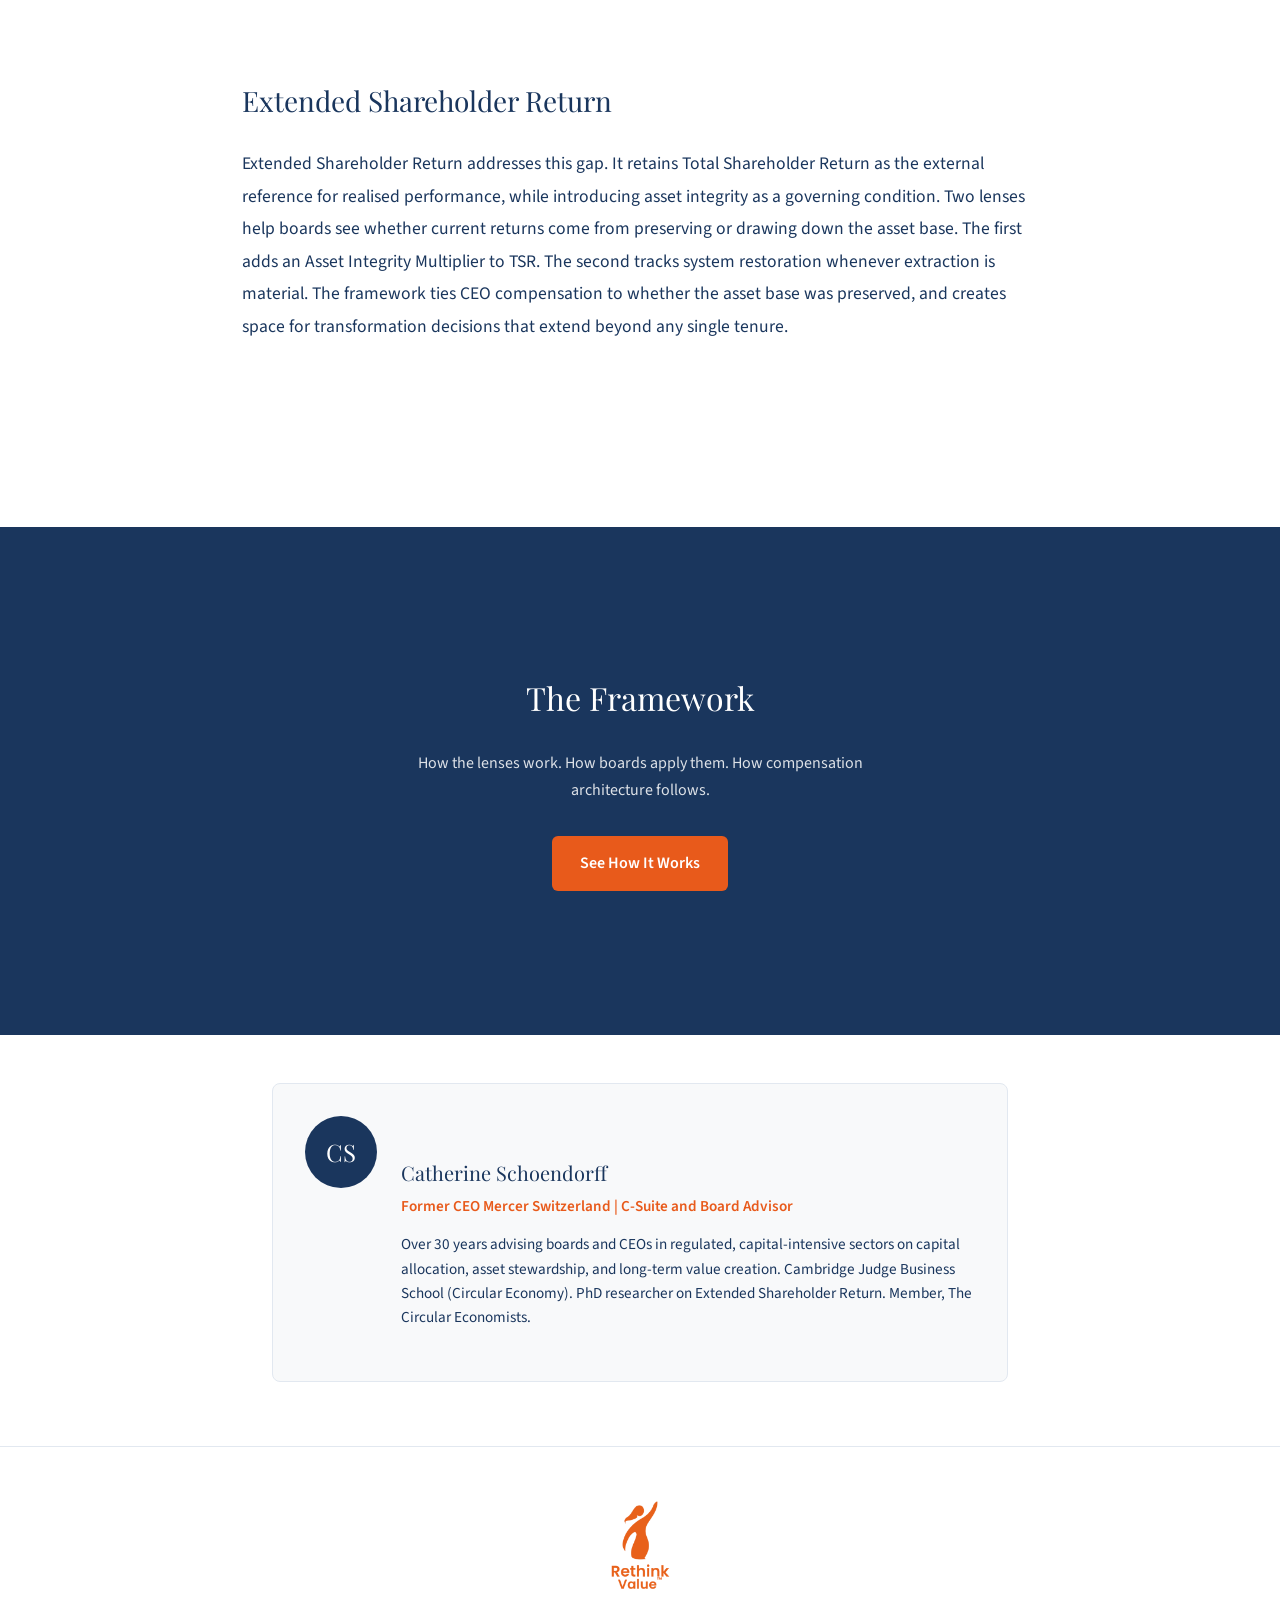
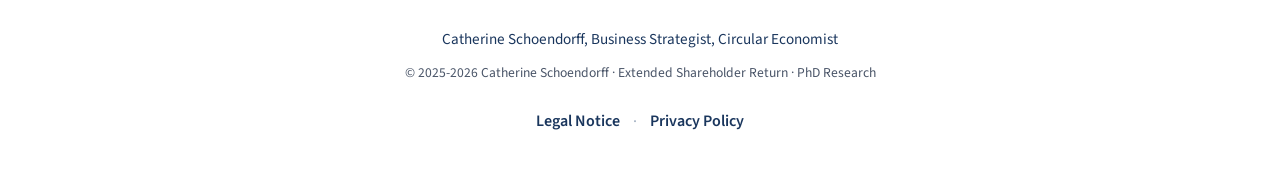
==== commit 09bade24: "Add files via upload" ====
--- a/index.html
+++ b/index.html
@@ -180,12 +180,10 @@
         /* Hero */
         .hero {
             position: relative;
-            min-height: 70vh;
-            display: flex;
-            align-items: center;
-            justify-content: center;
+            width: 100%;
+            height: 75vh;
+            min-height: 500px;
             overflow: hidden;
-            padding: 100px 0 60px;
         }
 
         .hero-bg {
@@ -241,6 +239,13 @@
             justify-content: center;
             max-width: 700px;
             padding: 6rem 3rem 3rem;
+        }
+
+        @media (max-width: 900px) {
+            .hero-content {
+                justify-content: flex-start;
+                padding-top: 140px;
+            }
         }
 
         @-webkit-keyframes fadeInUp {
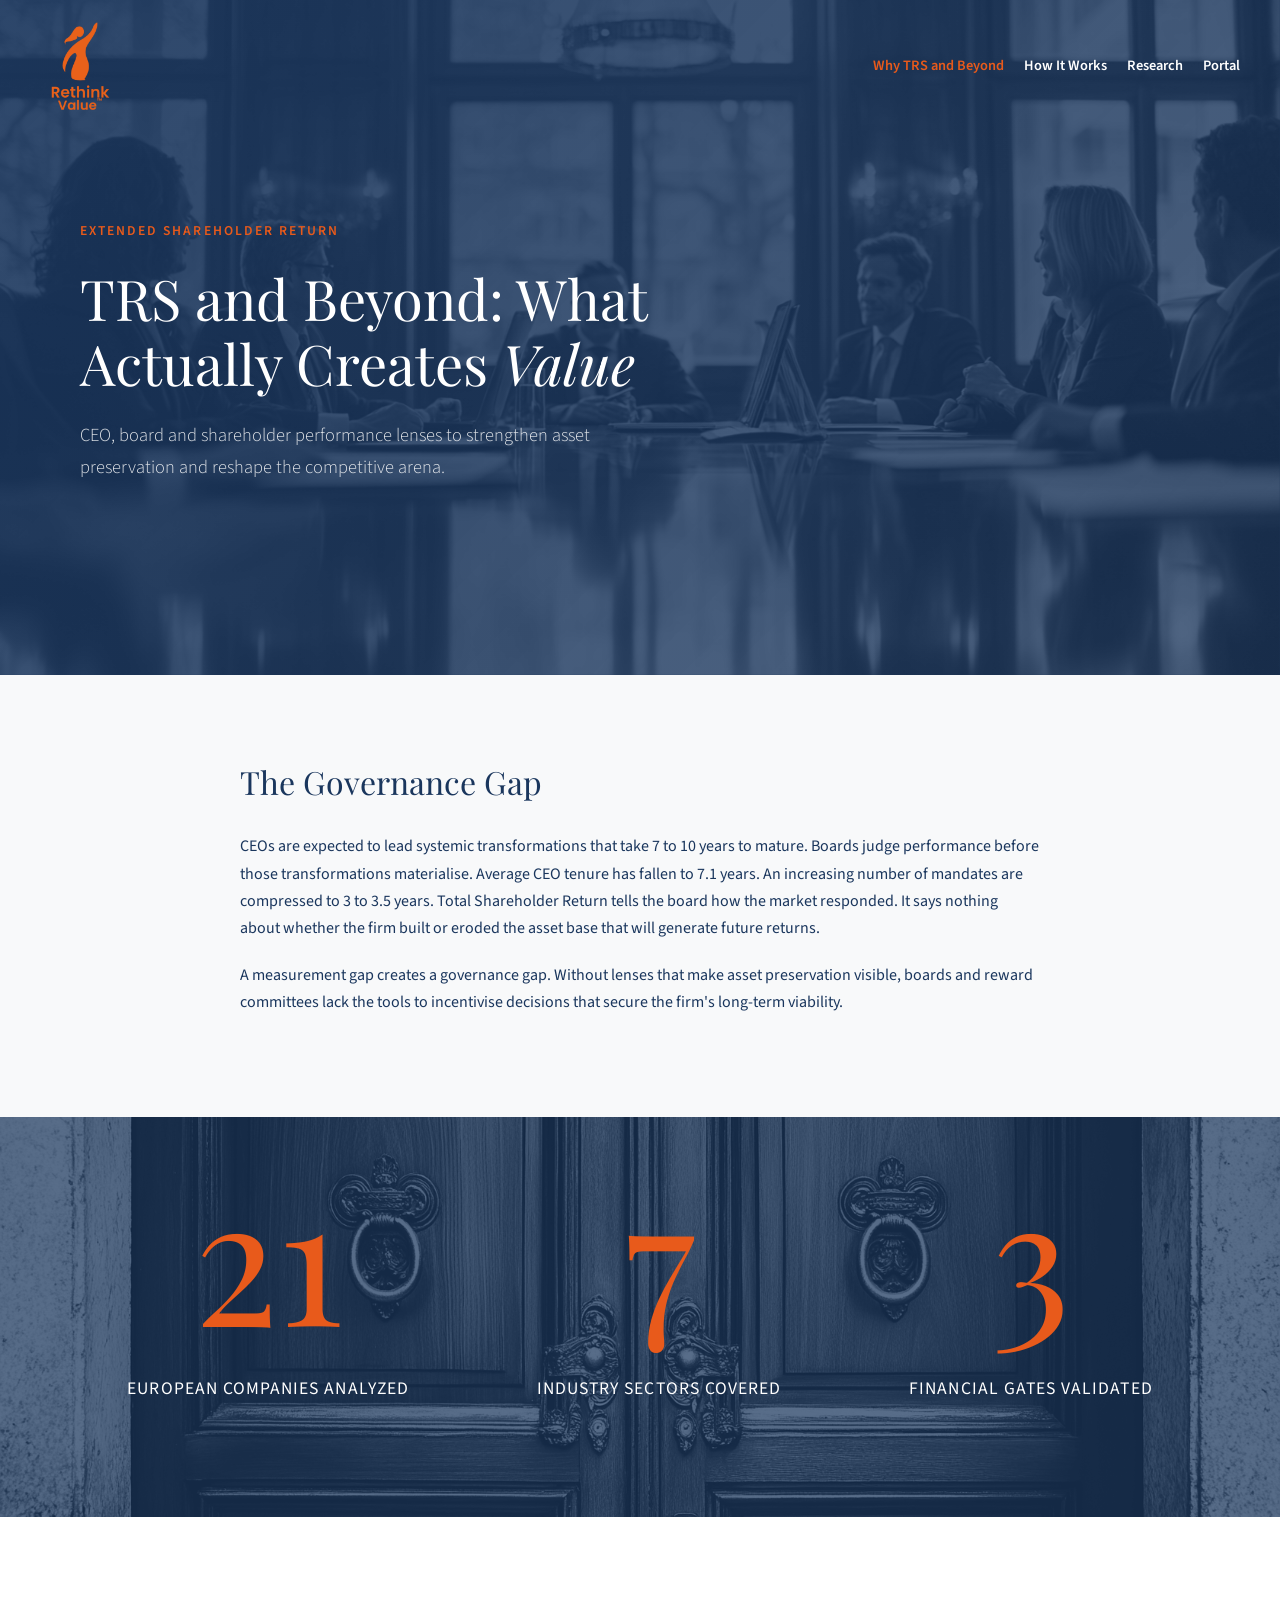
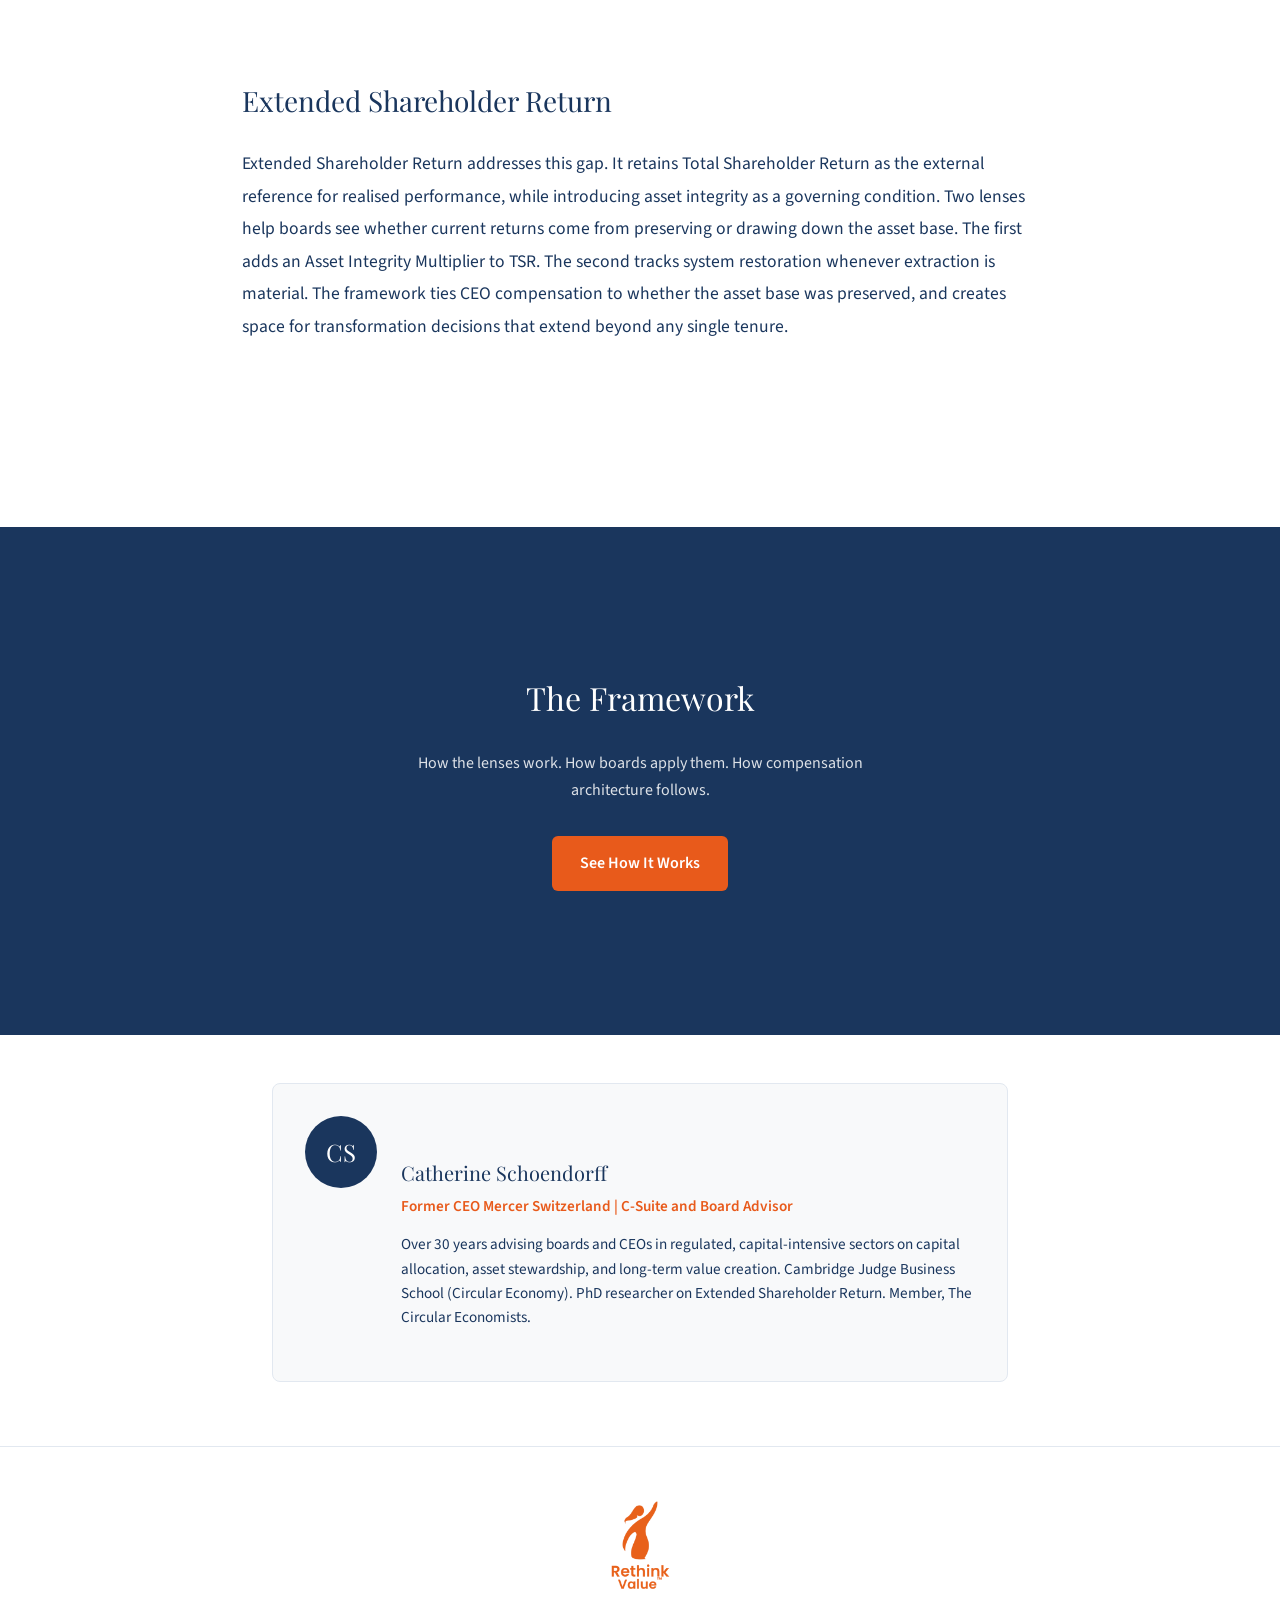
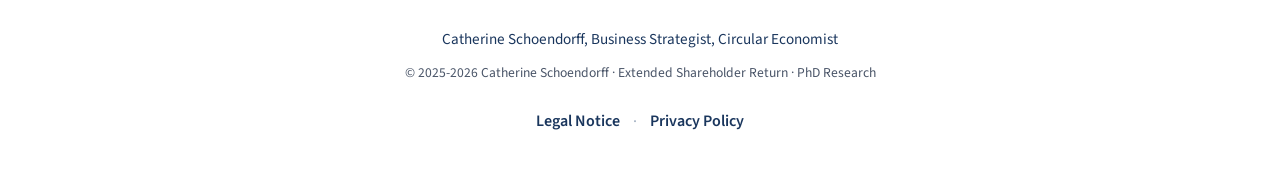
==== commit f8a1cc66: "Add files via upload" ====
--- a/index.html
+++ b/index.html
@@ -849,11 +849,11 @@
         <div class="image-break-navy-overlay"></div>
         <div class="doors-stats">
             <div class="doors-stat">
-                <div class="doors-stat-number">20</div>
+                <div class="doors-stat-number">21</div>
                 <div class="doors-stat-label">European companies analyzed</div>
             </div>
             <div class="doors-stat">
-                <div class="doors-stat-number">6</div>
+                <div class="doors-stat-number">7</div>
                 <div class="doors-stat-label">Industry sectors covered</div>
             </div>
             <div class="doors-stat">
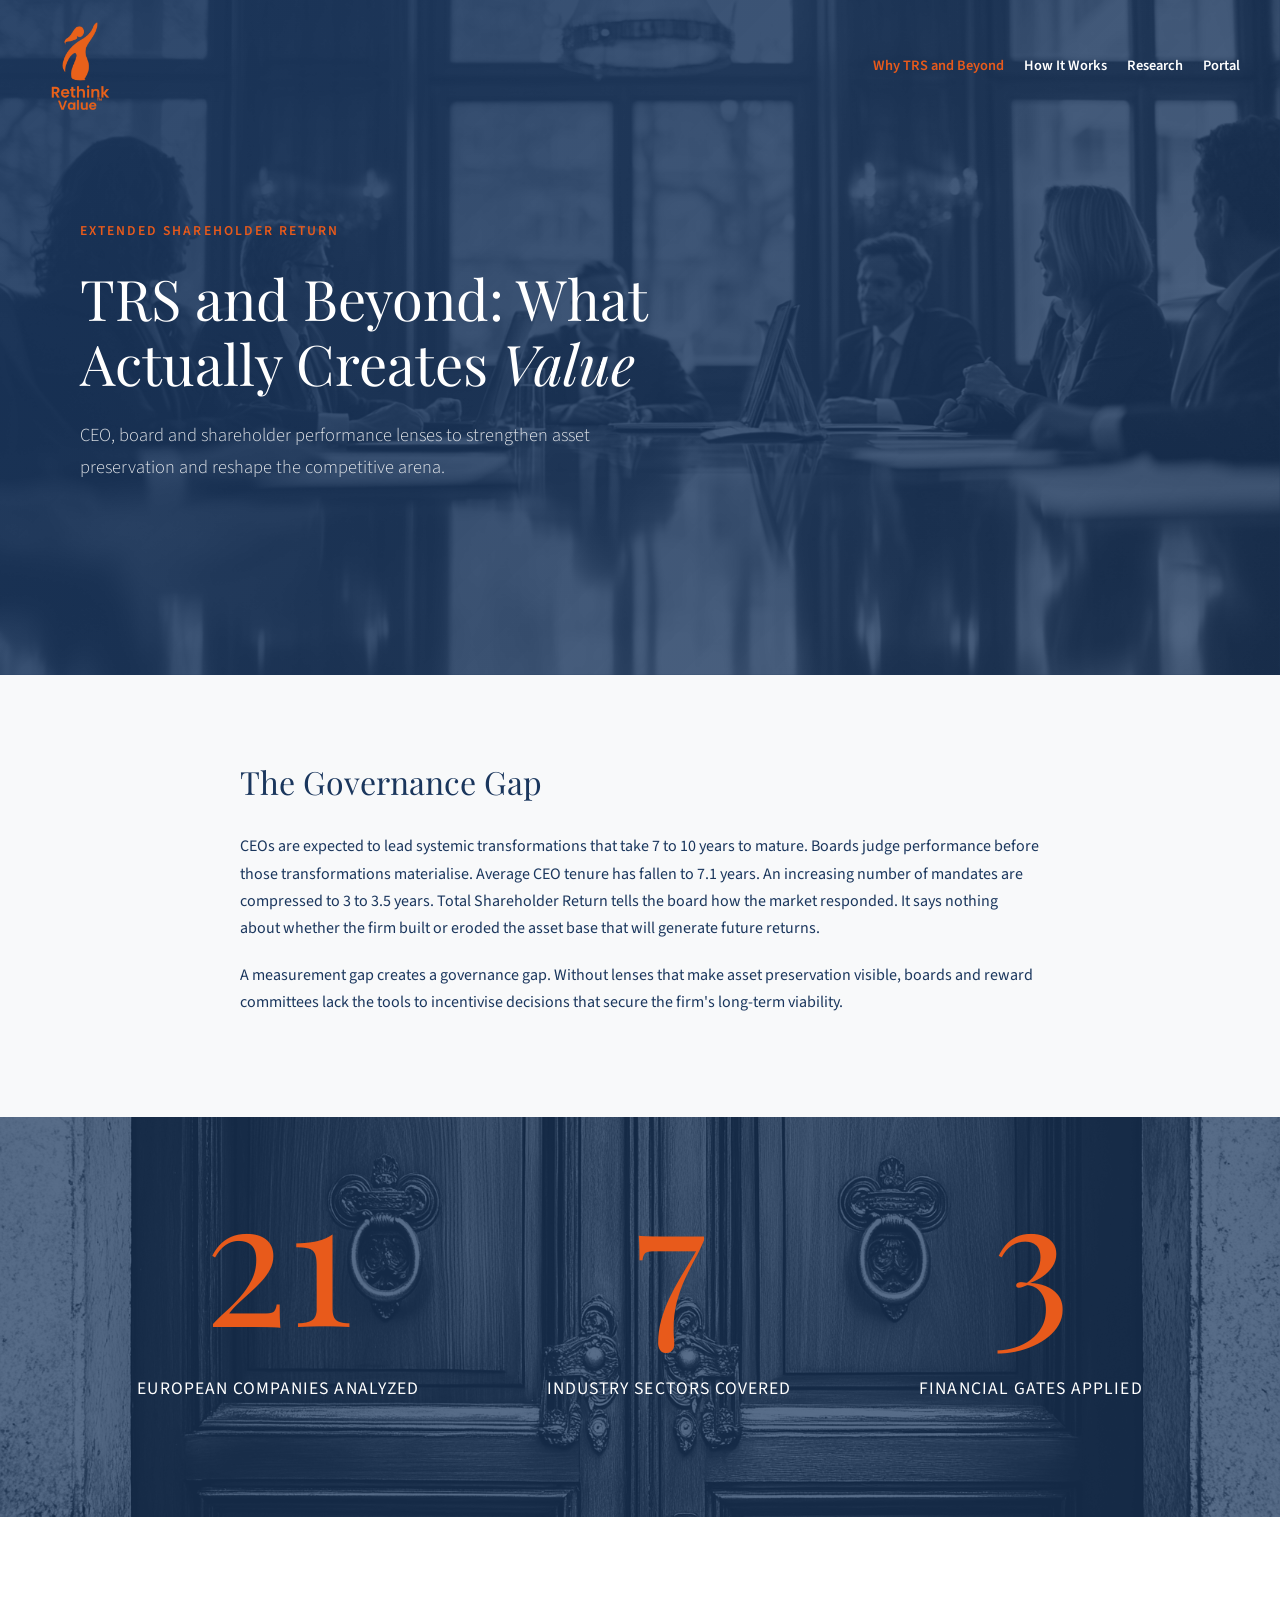
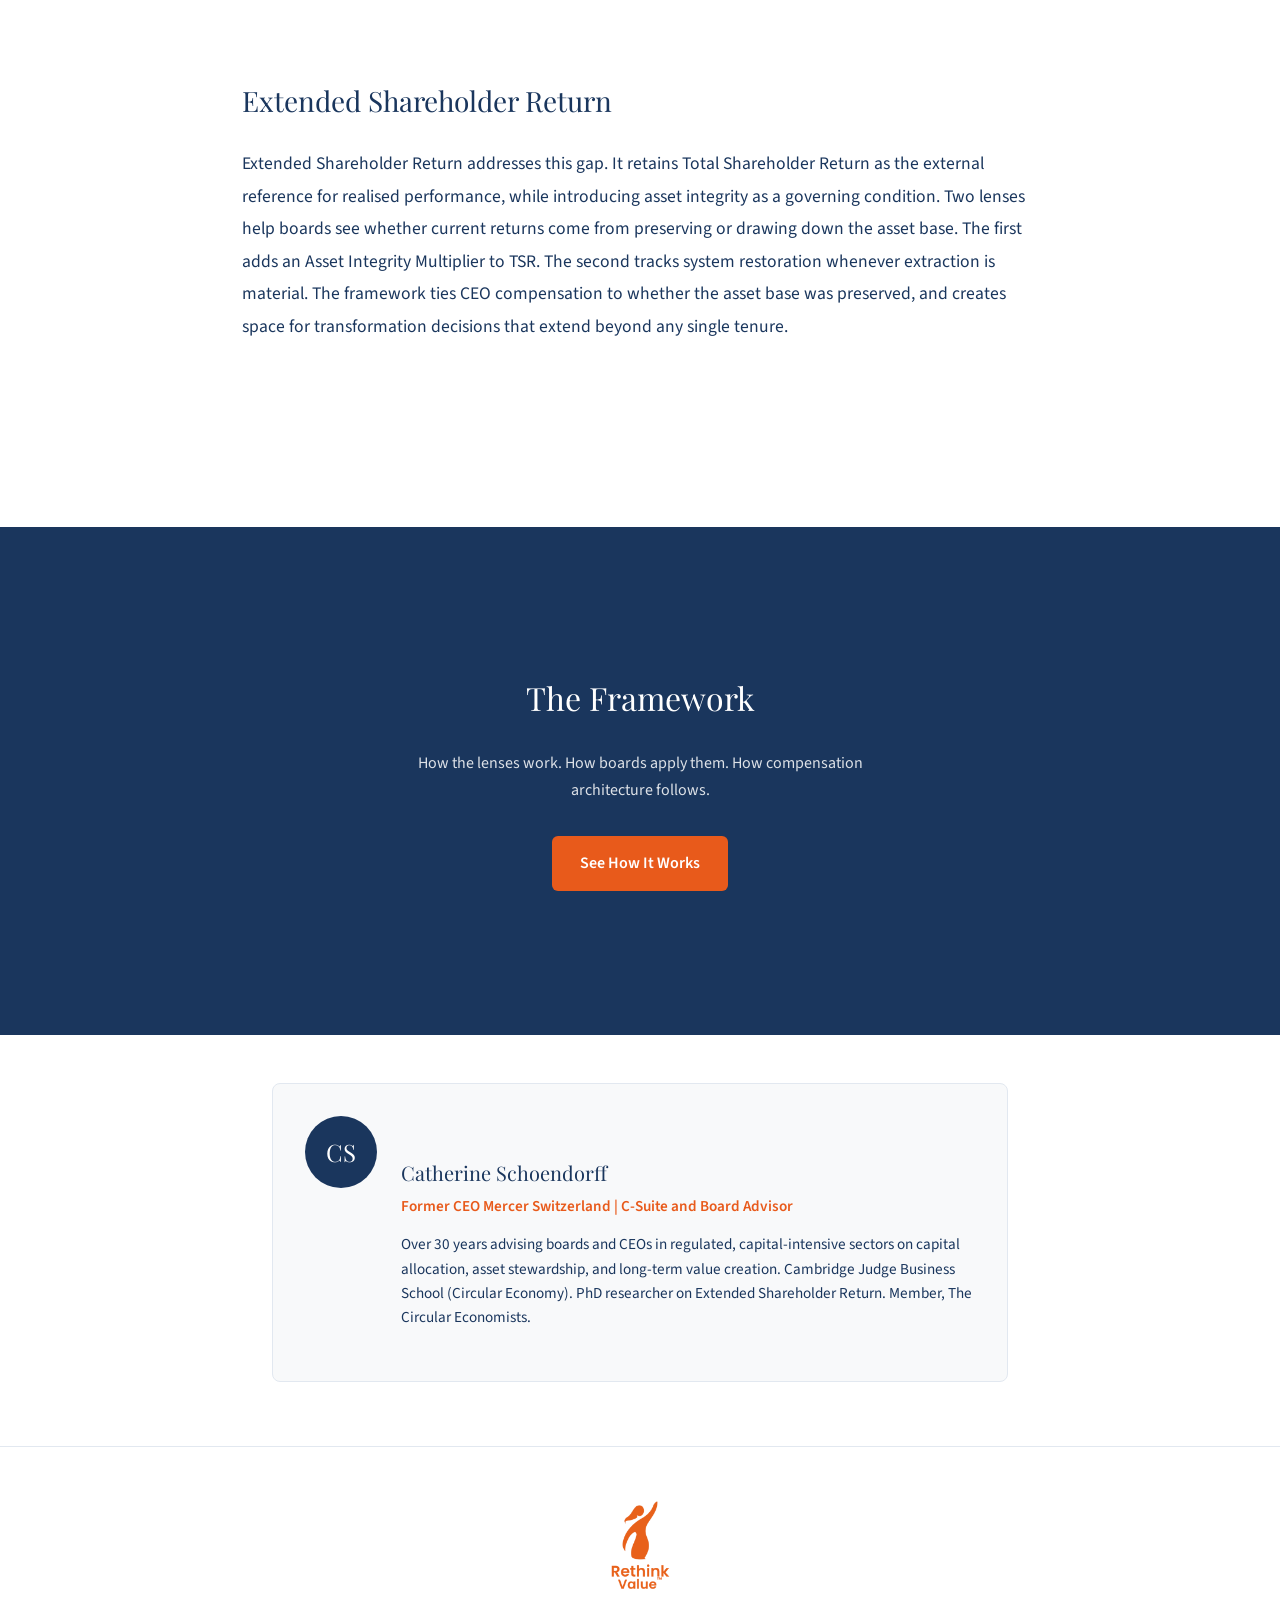
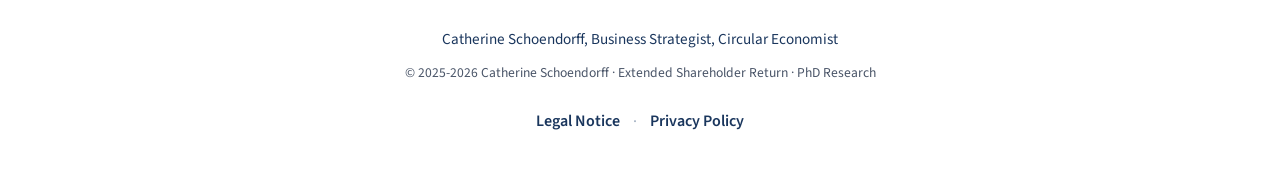
==== commit caebcf50: "Add files via upload" ====
--- a/index.html
+++ b/index.html
@@ -704,6 +704,15 @@
                 font-size: 1.1rem;
             }
 
+            .hero {
+                height: auto;
+                min-height: 100vh;
+            }
+
+            .hero-content {
+                padding: 120px 1.5rem 3rem;
+            }
+
             .framework-grid,
             .stats-grid {
                 grid-template-columns: 1fr;
@@ -793,6 +802,23 @@
                 flex-direction: column;
                 text-align: center;
                 align-items: center;
+            }
+
+            .hero h1 {
+                font-size: 1.85rem;
+            }
+
+            .hero-intro {
+                font-size: 1rem;
+                line-height: 1.6;
+            }
+
+            .hero-label {
+                font-size: 0.7rem;
+            }
+
+            .hero-content {
+                padding: 100px 1.25rem 2rem;
             }
         }
     </style>
@@ -858,7 +884,7 @@
             </div>
             <div class="doors-stat">
                 <div class="doors-stat-number">3</div>
-                <div class="doors-stat-label">Financial gates validated</div>
+                <div class="doors-stat-label">Financial Gates Applied</div>
             </div>
         </div>
     </div>
